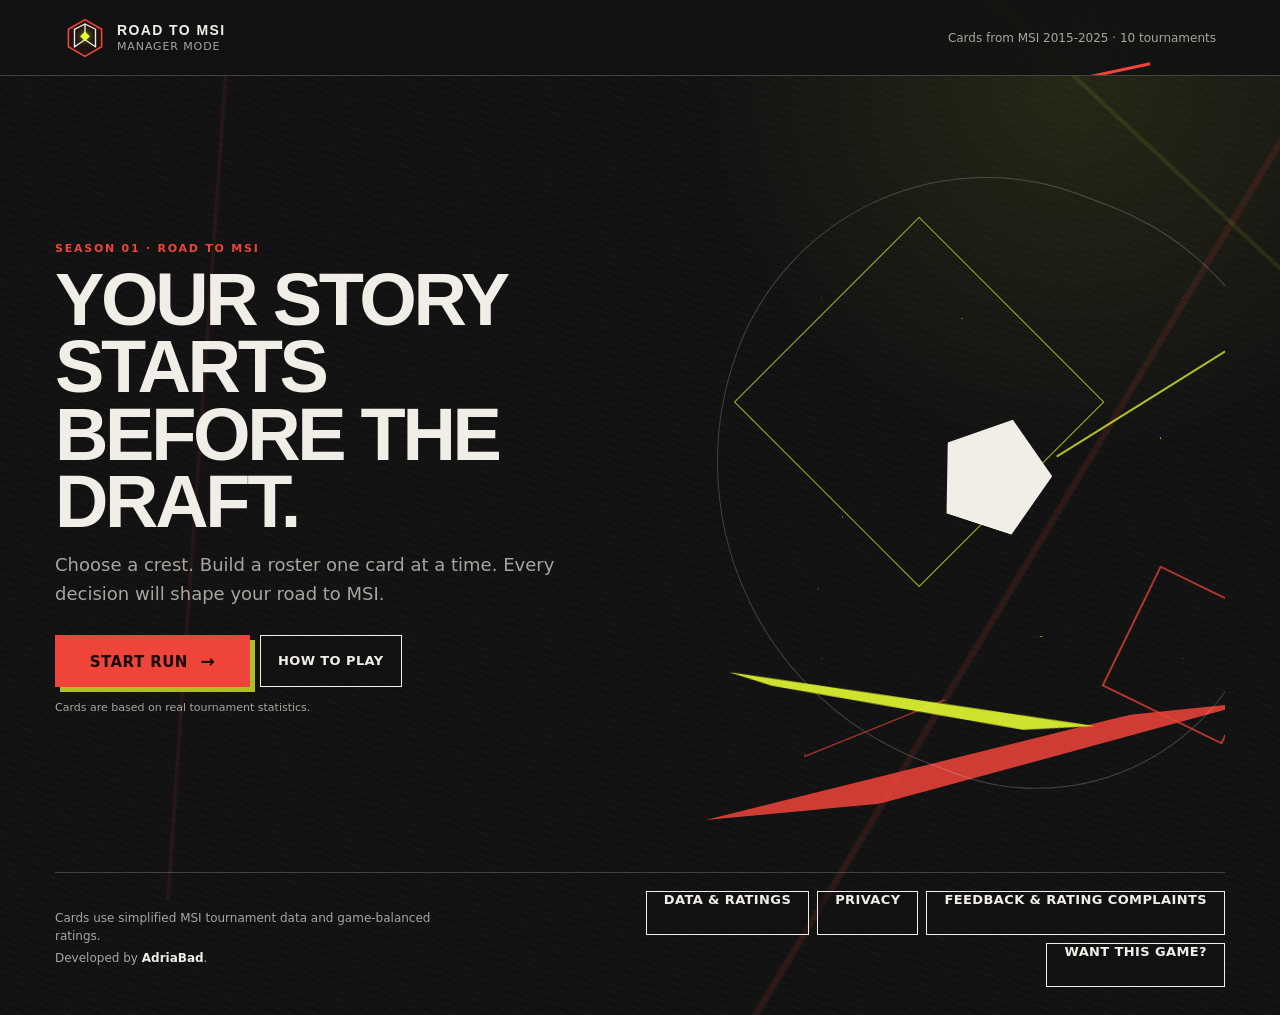
==== index.html @ 54ccc730 "Initial GitHub Pages site" ====
<!doctype html>
<html lang="es">
  <head>
    <meta charset="utf-8">
    <meta name="viewport" content="width=device-width, initial-scale=1">
    <meta name="theme-color" content="#090e1b">
    <title>Road to MSI</title>
    <link rel="stylesheet" href="styles.css?v=25">
  </head>
  <body>
    <header class="site-header">
      <a class="brand" href="#inicio" aria-label="Road to MSI, inicio">
        <span class="brand-mark" aria-hidden="true">
          <svg viewBox="0 0 48 48" role="presentation">
            <path class="brand-mark-frame" d="M24 3 43 14v20L24 45 5 34V14Z" />
            <path class="brand-mark-route" d="M12 14 24 8l12 6M12 34l12-8 12 8M24 8v18M12 14v20M36 14v20" />
            <path class="brand-mark-core" d="m24 17 5 5-5 5-5-5Z" />
          </svg>
        </span>
        <span><strong>ROAD TO MSI</strong><small>Manager mode</small></span>
      </a>
      <span id="dataset-meta" class="header-data">Loading data...</span>
    </header>

    <main id="inicio">
      <section id="screen-start" class="screen start-screen" aria-labelledby="start-title">
        <div id="start-art" class="start-art" aria-hidden="true">
          <span class="geo geo-orbit"></span><span class="geo geo-diamond"></span><span class="geo geo-core"></span>
          <span class="geo geo-square"></span><span class="geo geo-line"></span><span class="geo geo-triangle"></span>
        </div>
        <div class="start-copy">
          <p class="eyebrow">SEASON 01 · ROAD TO MSI</p>
          <h1 id="start-title">Your story starts<br>before the draft.</h1>
          <p>Choose a crest. Build a roster one card at a time. Every decision will shape your road to MSI.</p>
          <div class="start-actions"><button id="start-run" class="primary-button large-button" type="button">Start run <span>→</span></button><button id="open-tutorial" class="secondary-button tutorial-button" type="button">How to play</button></div>
          <small class="data-note">Cards are based on real tournament statistics.</small>
        </div>
      </section>

      <section id="tutorial-modal" class="tutorial-modal" role="dialog" aria-modal="true" aria-labelledby="tutorial-title" hidden>
        <div class="tutorial-backdrop" data-close-tutorial></div>
        <div class="tutorial-card">
          <button id="close-tutorial" class="tutorial-close" type="button" aria-label="Close tutorial">×</button>
          <p class="eyebrow">ROAD TO MSI · QUICK GUIDE</p>
          <h2 id="tutorial-title">How the run works.</h2>
          <div class="tutorial-steps">
            <article><span>01</span><div><strong>Choose a crest</strong><p>Your identity supplies an opening team bonus.</p></div></article>
            <article><span>02</span><div><strong>Build the roster</strong><p>Five player packs appear. Pick one card, then assign their role - off-role is possible, but risky.</p></div></article>
            <article><span>03</span><div><strong>Lock tournament picks</strong><p>Choose five champions and assign one to each player. Those picks stay locked for the full run.</p></div></article>
            <article><span>04</span><div><strong>Play out the match</strong><p>Draft power, player synergy and chemistry shape the simulation.</p></div></article>
            <article><span>05</span><div><strong>Survive the bracket</strong><p>One loss sends you to Lower Bracket. A second loss ends the run; win the final to claim MSI.</p></div></article>
          </div>
          <section class="tutorial-scoring" aria-labelledby="tutorial-scoring-title">
            <p class="eyebrow">TEAM SCORE · QUICK REFERENCE</p>
            <h3 id="tutorial-scoring-title">What makes a strong team.</h3>
            <div class="score-formula"><span>50% PLAYER</span><b>+</b><span>30% CHAMPION</span><b>+</b><span>20% SYNERGY</span></div>
            <div class="tutorial-score-grid">
              <article><strong>Player OVR</strong><p>Win rate, KDA, kill participation, damage, champion pool and match experience.</p></article>
              <article><strong>Role fit</strong><p>Off-role costs player power. A champion naturally played in that position adds <b>+2 chemistry</b>.</p></article>
              <article><strong>Team links</strong><p>Same historical team, shared regions, natural roles and crest connections all raise chemistry.</p></article>
            </div>
            <div class="region-rules">
              <strong>REGION MIX</strong>
              <span class="is-positive">Shared region · +1 chemistry per teammate</span>
              <span class="is-positive">5 different regions · +15 Global lineup</span>
              <span class="is-negative">4 from one region · -7 Limited international mix</span>
              <span class="is-negative">5 from one region · -12 No international mix</span>
            </div>
          </section>
          <button id="tutorial-start" class="primary-button" type="button">Start your run <span>→</span></button>
        </div>
      </section>

      <section id="screen-identity" class="screen" aria-labelledby="identity-title" hidden>
        <div class="screen-heading">
          <p class="eyebrow">01 / 03 · THE CREST</p>
          <h1 id="identity-title">Choose your team's<br>identity.</h1>
          <p>Every player will be available later. First, decide how you want the tournament to remember you.</p>
        </div>
        <div id="team-options" class="team-options" aria-live="polite"></div>
        <div class="screen-actions">
          <button id="back-to-start" class="secondary-button" type="button">Back</button>
          <button id="confirm-team" class="primary-button" type="button" disabled>Lock in crest <span>→</span></button>
        </div>
      </section>

      <section id="screen-draft" class="screen" aria-labelledby="draft-title" hidden>
        <div class="draft-topline">
          <div>
            <p class="eyebrow" id="draft-step">02 / 03 · RECRUITMENT</p>
            <h1 id="draft-title">Choose a card.</h1>
          </div>
          <div class="selection-tools"><div id="draft-round" class="round-badge">ROUND 1 / 5</div><button id="player-reroll" class="reroll-button" type="button">REROLL · 3</button></div>
        </div>
        <p id="draft-instruction" class="screen-lead">Five players appear. Choose one, then decide which position they will play on your team.</p>

        <div id="draft-candidates" class="draft-candidates" aria-live="polite"></div>

        <section class="assignment-panel" aria-labelledby="assignment-title">
          <div class="assignment-heading">
            <div>
              <p class="eyebrow">ASSIGNMENT</p>
              <h2 id="assignment-title">Place them in a position.</h2>
            </div>
            <p id="assignment-note">Choose a card to unlock the open positions.</p>
          </div>
          <div id="role-placement" class="role-placement"></div>
          <div id="player-bonuses" class="player-bonuses" aria-live="polite"></div>
          <div class="risk-note"><strong>Risk:</strong> you can place a player outside their natural role. They will lose 9 performance points, but they may be the piece you need.</div>
        </section>
      </section>

      <section id="screen-champion-selection" class="screen" aria-labelledby="champion-selection-title" hidden>
        <div class="draft-topline champion-selection-topline">
          <div>
            <p id="champion-selection-stage" class="eyebrow">02 / 03 · TOURNAMENT PICKS</p>
            <h1 id="champion-selection-title">Choose your<br>tournament champions.</h1>
          </div>
          <div class="selection-tools"><div id="champion-round" class="round-badge">ROUND 1 / 5</div><button id="champion-reroll" class="reroll-button" type="button">REROLL · 3</button></div>
        </div>
        <p id="champion-selection-instruction" class="screen-lead">Five champions appear. Choose one, then assign it to a player for the full tournament.</p>
        <div id="tournament-champion-options" class="draft-champion-pool tournament-champion-options" aria-live="polite"></div>
        <section class="pick-assignment tournament-pick-assignment" aria-labelledby="tournament-pick-assignment-title">
          <div class="section-inline-heading"><div><p class="eyebrow">TOURNAMENT COMPOSITION</p><h2 id="tournament-pick-assignment-title">Choose a champion first.</h2></div><p id="tournament-pick-assignment-note">Each champion remains with its player until you swap it in the roster review.</p></div>
          <div id="tournament-pick-slots" class="pick-assignment-slots"></div>
        </section>
      </section>

      <section id="screen-review" class="screen" aria-labelledby="review-title" hidden>
        <div class="review-hero">
          <div id="review-emblem" class="review-emblem" aria-hidden="true">MSI</div>
          <div>
            <p class="eyebrow">03 / 03 · ROSTER LOCKED</p>
            <h1 id="review-title">Your team is ready.</h1>
            <p id="review-subtitle">This roster will carry your crest to MSI.</p>
          </div>
          <div class="chemistry-summary"><span>CHEMISTRY</span><strong id="review-chemistry">--</strong><small id="review-chemistry-label">BUILDING</small></div>
        </div>
        <div id="review-team" class="review-team" aria-label="Roster summary"></div>
        <div class="review-footer">
          <p>Lock in your run and reveal the eight-team double-elimination bracket before your first match.</p>
          <div>
            <span id="review-swap-note" class="swap-note" hidden></span>
            <button id="review-swap" class="secondary-button" type="button" aria-pressed="false">Swap players</button>
            <button id="review-swap-champions" class="secondary-button" type="button" aria-pressed="false">Swap champions</button>
            <button id="begin-tournament" class="primary-button" type="button">Begin the road to glory <span>→</span></button>
          </div>
        </div>
      </section>

      <section id="screen-tournament" class="screen" aria-labelledby="tournament-title" hidden>
        <div class="tournament-heading">
          <div>
            <p class="eyebrow">MSI DOUBLE ELIMINATION · 8 TEAMS</p>
            <h1 id="tournament-title">The road to glory<br>has been drawn.</h1>
            <p>Your team begins in the Upper Bracket. One loss sends you to the Lower Bracket; a second ends the run.</p>
          </div>
          <div class="tournament-rules"><span>UPPER</span><strong>1st loss</strong><i>↓</i><span>LOWER</span><strong>2nd loss = eliminated</strong></div>
        </div>

        <section class="next-series" aria-labelledby="next-series-title">
          <div>
            <p class="eyebrow">YOUR NEXT SERIES</p>
            <h2 id="next-series-title">Upper Bracket · Round 1</h2>
            <p id="next-series-copy">Your first opponent is waiting.</p>
          </div>
          <div id="next-series-match" class="next-series-match"></div>
          <button id="start-first-draft" class="primary-button" type="button">Start first series <span>→</span></button>
        </section>

        <section class="bracket-section" aria-labelledby="bracket-title">
          <div class="bracket-section-heading">
            <div><p class="eyebrow">TOURNAMENT MAP</p><h2 id="bracket-title">Double-elimination bracket</h2></div>
            <span class="bracket-legend"><i></i>Your path · <b></b>Next series</span>
          </div>
          <div id="bracket-board" class="bracket-board" aria-label="Tournament bracket"></div>
        </section>
      </section>
      <section id="screen-match-draft" class="screen" aria-labelledby="match-draft-title" hidden>
        <div class="match-heading">
          <div>
            <p id="match-draft-stage" class="eyebrow">UPPER BRACKET · ROUND 1</p>
            <h1 id="match-draft-title">Draft against<br>your next rival.</h1>
            <p id="match-draft-copy">Build the five picks that will carry your roster into the series.</p>
          </div>
          <div id="match-draft-score" class="match-draft-score"></div>
        </div>

        <section class="draft-status-panel" aria-label="Draft status">
          <div><span>ROUND</span><strong id="match-draft-round">1 / 5</strong></div>
          <div><span>YOUR MOVE</span><strong id="match-draft-instruction">Choose one champion to ban.</strong></div>
          <div class="enemy-draft"><span>OPPONENT</span><div id="enemy-draft-list"></div></div>
          <div class="your-draft"><span>YOUR DRAFT</span><div id="your-draft-list"></div></div>
        </section>

        <section class="champion-select" aria-labelledby="champion-select-title">
          <div class="section-inline-heading">
            <div><p class="eyebrow">CHAMPION POOL</p><h2 id="champion-select-title">Make your call.</h2></div>
            <p id="champion-selection-note">Banned and picked champions leave the pool.</p>
          </div>
          <div id="draft-champion-pool" class="draft-champion-pool" aria-live="polite"></div>
        </section>

        <section class="pick-assignment" aria-labelledby="pick-assignment-title">
          <div class="section-inline-heading">
            <div><p class="eyebrow">PICK ASSIGNMENT</p><h2 id="pick-assignment-title">Choose a champion first.</h2></div>
            <p id="pick-assignment-note">Every pick needs an unfilled player slot.</p>
          </div>
          <div id="pick-assignment-slots" class="pick-assignment-slots"></div>
        </section>

        <section class="draft-lineups" aria-label="Team compositions during draft">
          <div class="draft-lineup your-lineup"><div><p class="eyebrow">YOUR TEAM</p><h2>Selected composition</h2></div><div id="your-draft-lineup" class="lineup-rows"></div></div>
          <div class="draft-lineup rival-lineup"><div><p class="eyebrow">OPPONENT TEAM</p><h2 id="rival-lineup-title">Opponent composition</h2></div><div id="rival-draft-lineup" class="lineup-rows"></div></div>
        </section>

        <div class="draft-actions">
          <span id="draft-power-preview">Complete the draft to calculate your match power.</span>
          <button id="lock-match-draft" class="primary-button" type="button" disabled>Lock draft and simulate <span>→</span></button>
        </div>
      </section>

      <section id="screen-simulation" class="screen" aria-labelledby="simulation-title" hidden>
        <div class="match-heading simulation-heading">
          <div>
            <p id="simulation-stage" class="eyebrow">UPPER BRACKET · ROUND 1</p>
            <h1 id="simulation-title">The series is<br>about to begin.</h1>
            <p id="simulation-copy">Your draft and roster will now decide the opening match.</p>
          </div>
          <div id="simulation-score" class="match-draft-score"></div>
        </div>

        <section class="simulation-panel" aria-live="polite">
          <div class="simulation-power"><div><span>YOUR POWER</span><strong id="simulation-player-power">--</strong></div><div><span>RIVAL POWER</span><strong id="simulation-rival-power">--</strong></div></div>
          <div class="simulation-livebar">
            <div class="match-clock"><span>GAME CLOCK</span><strong id="simulation-clock">00:00</strong></div>
            <div class="match-phase"><span>PHASE</span><strong id="simulation-phase">PREGAME</strong></div>
          </div>
          <div id="simulation-result-banner" class="simulation-result-banner" hidden></div>
          <div class="advantage-track"><span id="advantage-marker"></span></div>
          <div id="simulation-events" class="simulation-events"><p>Press simulate to play out the match.</p></div>
          <div class="simulation-actions">
            <button id="simulate-match" class="primary-button" type="button">Simulate match <span>▶</span></button>
            <button id="continue-bracket" class="primary-button" type="button" hidden>Continue to bracket <span>→</span></button>
          </div>
        </section>
      </section>

      <section id="screen-run-summary" class="screen" aria-labelledby="run-summary-title" hidden>
        <div class="run-summary-hero">
          <div id="run-summary-emblem" class="review-emblem" aria-hidden="true">MSI</div>
          <div>
            <p id="run-summary-kicker" class="eyebrow">RUN COMPLETE</p>
            <h1 id="run-summary-title">Your MSI story ends here.</h1>
            <p id="run-summary-copy">Every decision, pick and fight shaped this run.</p>
          </div>
          <div class="run-position"><span>FINAL POSITION</span><strong id="run-final-position">--</strong><small id="run-record">0-0 record</small></div>
        </div>

        <section class="run-metrics" aria-label="Run statistics">
          <div><span>CHEMISTRY</span><strong id="run-chemistry">--</strong></div>
          <div><span>WINS</span><strong id="run-wins">0</strong></div>
          <div><span>RUN STAR</span><strong id="run-mvp">--</strong></div>
          <div><span>LAST RIVAL</span><strong id="run-last-rival">--</strong></div>
        </section>

        <section class="run-roster-section" aria-labelledby="run-roster-title">
          <div class="section-inline-heading"><div><p class="eyebrow">YOUR FINAL ROSTER</p><h2 id="run-roster-title">The five who carried the crest.</h2></div></div>
          <div id="run-roster" class="run-roster"></div>
        </section>

        <section class="run-path-section" aria-labelledby="run-path-title">
          <div class="section-inline-heading"><div><p class="eyebrow">RUN HISTORY</p><h2 id="run-path-title">Your bracket path.</h2></div></div>
          <div id="run-history" class="run-history"></div>
        </section>

        <section class="run-bracket-section" aria-labelledby="run-bracket-title">
          <div class="section-inline-heading"><div><p class="eyebrow">FINAL BRACKET</p><h2 id="run-bracket-title">The completed road to glory.</h2></div></div>
          <div class="summary-bracket-scroll"><div id="summary-bracket" class="bracket-board" aria-label="Final tournament bracket"></div></div>
        </section>

        <div class="run-summary-actions">
          <button id="share-run" class="secondary-button" type="button">Share result</button>
          <button id="new-run" class="primary-button" type="button">Start a new run <span>→</span></button>
        </div>
      </section>
    </main>
    <footer class="site-footer" aria-label="Site footer">
      <div class="footer-copy">
        <span>Cards use simplified MSI tournament data and game-balanced ratings.</span>
        <span>Developed by <a href="https://www.linkedin.com/in/adriaabadjuarez/" target="_blank" rel="noopener">AdriaBad</a>.</span>
      </div>
      <nav class="footer-links" aria-label="Footer links">
        <a class="secondary-button footer-data-link" href="data.html">Data & ratings</a>
        <a class="secondary-button footer-data-link" href="privacy.html">Privacy</a>
        <a class="secondary-button footer-data-link" href="https://discord.gg/gjJNmkkz" target="_blank" rel="noopener">Feedback & rating complaints</a>
        <a class="secondary-button footer-data-link" href="https://discord.gg/gjJNmkkz" target="_blank" rel="noopener">Want this game?</a>
      </nav>
    </footer>
    <script src="app.js?v=22"></script>
  </body>
</html>
---- styles.css ----
:root {
  --canvas: #121212;
  --ink: #f1eee7;
  --muted: #a8a59f;
  --panel: #1a1a1a;
  --line: rgba(241, 238, 231, .22);
  --blue: #ef443a;
  --cyan: #eaff32;
  --gold: #f1eee7;
  --green: #eaff32;
  --red: #ef443a;
  --shadow: 0 24px 58px rgba(0, 0, 0, .42);
}

* { box-sizing: border-box; }
html { scroll-behavior: smooth; }
body {
  position: relative; min-width: 320px; margin: 0; color: var(--ink); isolation: isolate;
  background: linear-gradient(121deg, transparent 0 72%, rgba(239,68,58,.12) 72.1% 72.4%, transparent 72.5%), radial-gradient(circle at 84% 8%, rgba(234,255,50,.09), transparent 23rem), repeating-linear-gradient(18deg, rgba(255,255,255,.025) 0 1px, transparent 1px 7px), var(--canvas);
  font-family: Inter, ui-sans-serif, system-ui, -apple-system, BlinkMacSystemFont, "Segoe UI", sans-serif;
}
body::before { content: ""; position: fixed; z-index: 0; inset: 0; pointer-events: none; opacity: .55; background: linear-gradient(94deg, transparent 0 17%, rgba(239,68,58,.17) 17.1% 17.25%, transparent 17.4%), linear-gradient(43deg, transparent 0 87%, rgba(234,255,50,.16) 87.1% 87.24%, transparent 87.4%); mix-blend-mode: screen; }
button { font: inherit; }
button:not(:disabled) { cursor: pointer; }
button:focus-visible, a:focus-visible { outline: 3px solid var(--cyan); outline-offset: 3px; }
.sr-only { position: absolute; width: 1px; height: 1px; padding: 0; overflow: hidden; clip: rect(0, 0, 0, 0); white-space: nowrap; border: 0; }
.role-icon { display: inline-block; flex: 0 0 auto; width: var(--role-icon-size, 24px); aspect-ratio: 1; background: url("role-sprite.webp") no-repeat; background-size: 400% 400%; filter: drop-shadow(0 0 4px rgba(0,0,0,.36)); image-rendering: auto; vertical-align: -.28em; }
.role-icon-small { --role-icon-size: 18px; }
.role-icon-tiny { --role-icon-size: 15px; }
.role-icon-large { --role-icon-size: 30px; }
.role-icon-top { background-position: 66.666% 33.333%; }
.role-icon-jng { background-position: 66.666% 0; }
.role-icon-mid { background-position: 100% 0; }
.role-icon-bot { background-position: 33.333% 0; }
.role-icon-sup { background-position: 33.333% 33.333%; }
.role-label, .champion-role-icons { display: inline-flex; align-items: center; gap: 5px; min-width: 0; }
.role-label > span:last-child, .champion-role-icons > span:last-child { overflow: hidden; text-overflow: ellipsis; white-space: nowrap; }

.site-header { position: relative; z-index: 1; min-height: 76px; display: flex; align-items: center; justify-content: space-between; gap: 20px; padding: 14px clamp(20px, 5vw, 72px); overflow: hidden; border-bottom: 1px solid var(--line); background: rgba(18,18,18,.9); backdrop-filter: blur(14px); }
.site-header::after { content: ""; position: absolute; right: 10%; bottom: -8px; width: 170px; border-top: 3px solid var(--red); transform: rotate(-12deg); }
.brand { display: inline-flex; align-items: center; gap: 11px; color: var(--ink); text-decoration: none; }
.brand-mark { display: grid; place-items: center; width: 42px; height: 42px; color: var(--red); }
.brand-mark svg { display: block; width: 100%; height: 100%; overflow: visible; }
.brand-mark-frame, .brand-mark-route, .brand-mark-core { vector-effect: non-scaling-stroke; }
.brand-mark-frame { fill: rgba(239,68,58,.06); stroke: currentColor; stroke-width: 1.6; }
.brand-mark-route { fill: none; stroke: var(--ink); stroke-width: 1.35; stroke-linecap: square; stroke-linejoin: bevel; }
.brand-mark-core { fill: var(--cyan); stroke: var(--cyan); stroke-width: 1; filter: drop-shadow(0 0 4px rgba(234,255,50,.7)); }
.brand:hover .brand-mark { color: var(--cyan); transform: translateY(-1px) rotate(5deg); }
.brand-mark { transition: color .2s ease, transform .2s ease; }
.brand strong, .brand small { display: block; }
.brand strong { font-family: Impact, "Arial Black", sans-serif; letter-spacing: .1em; font-size: 14px; }
.brand small { margin-top: 2px; color: var(--muted); font-size: 11px; letter-spacing: .08em; text-transform: uppercase; }
.header-data { color: var(--muted); font-size: 12px; }
main { position: relative; z-index: 1; width: min(1170px, calc(100% - 40px)); min-height: calc(100vh - 76px); margin: 0 auto; padding: 48px 0 68px; }
.site-footer { position: relative; z-index: 1; display: flex; align-items: center; justify-content: space-between; gap: 16px; width: min(1170px, calc(100% - 40px)); margin: -28px auto 0; padding: 18px 0 28px; border-top: 1px solid var(--line); color: var(--muted); font-size: 12px; }
.footer-copy { display: grid; gap: 5px; min-width: 0; line-height: 1.45; }
.footer-copy a { color: var(--ink); font-weight: 850; text-decoration: none; }
.footer-copy a:hover { color: var(--cyan); }
.footer-links { display: flex; flex-wrap: wrap; justify-content: flex-end; gap: 8px; }
.footer-data-link { min-height: 34px; padding-inline: 13px; font-size: 10px; text-decoration: none; }
.screen[hidden] { display: none; }
.eyebrow { margin: 0 0 11px; color: var(--red); font-size: 11px; font-weight: 900; letter-spacing: .16em; }
h1, h2, h3, p { margin-top: 0; }
h1, h2, h3 { font-family: Impact, "Arial Black", "Arial Narrow", sans-serif; text-transform: uppercase; }
h1 { margin-bottom: 16px; font-size: clamp(40px, 6vw, 74px); line-height: .91; letter-spacing: -.045em; }
h2 { margin-bottom: 0; font-size: 22px; letter-spacing: -.015em; }

.start-screen { position: relative; display: grid; min-height: calc(100vh - 192px); align-items: center; overflow: hidden; }
.start-screen::before, .start-screen::after { content: ""; position: absolute; z-index: 0; pointer-events: none; }
.start-screen::before { right: -3%; bottom: 7%; width: min(45vw, 560px); height: 35px; background: var(--red); clip-path: polygon(0 42%, 78% 0, 100% 38%, 31% 100%); transform: rotate(-12deg); opacity: .86; }
.start-screen::after { right: 11%; bottom: 17%; width: min(31vw, 370px); height: 15px; background: var(--cyan); clip-path: polygon(0 26%, 100% 0, 81% 100%, 12% 71%); transform: rotate(9deg); opacity: .88; }
.start-copy { position: relative; z-index: 1; max-width: 670px; padding: 24px 0; }
.start-copy > p:not(.eyebrow) { max-width: 550px; margin-bottom: 26px; color: var(--muted); font-size: 18px; line-height: 1.6; }
.start-actions { display: flex; flex-wrap: wrap; gap: 10px; }
.tutorial-button { min-height: 52px; padding-inline: 16px; }
.start-art { --pointer-x: 0px; --pointer-y: 0px; --pointer-tilt: 0deg; position: absolute; right: -7%; top: 50%; width: min(48vw, 610px); aspect-ratio: 1; pointer-events: none; transform: translate3d(var(--pointer-x), calc(-50% + var(--pointer-y)), 0) rotate(var(--pointer-tilt)); transition: transform .35s cubic-bezier(.2,.8,.25,1); }
.start-art::before, .start-art::after { content: ""; position: absolute; inset: 8%; border: 1px solid rgba(239,68,58,.52); clip-path: polygon(50% 0, 100% 50%, 50% 100%, 0 50%); }
.start-art::before { transform: rotate(45deg) translate(calc(var(--pointer-x) * -.18), calc(var(--pointer-y) * -.18)); }
.start-art::after { inset: 23%; border-color: rgba(234,255,50,.74); transform: rotate(-14deg) translate(calc(var(--pointer-x) * .32), calc(var(--pointer-y) * .32)); }
.geo { position: absolute; display: block; transition: transform .35s cubic-bezier(.2,.8,.25,1); }
.geo-orbit { inset: 2%; border: 1px solid rgba(241,238,231,.22); border-radius: 48% 52% 42% 58%; transform: rotate(21deg) translate(calc(var(--pointer-x) * -.22), calc(var(--pointer-y) * -.22)); }
.geo-diamond { top: 16%; left: 15%; width: 43%; aspect-ratio: 1; border: 1px solid rgba(234,255,50,.68); transform: rotate(45deg) translate(calc(var(--pointer-x) * .42), calc(var(--pointer-y) * .42)); }
.geo-core { top: 40%; left: 40%; width: 18%; aspect-ratio: 1; background: var(--ink); clip-path: polygon(50% 0, 100% 38%, 81% 100%, 19% 100%, 0 38%); box-shadow: 0 0 50px rgba(234,255,50,.42); transform: rotate(18deg) translate(calc(var(--pointer-x) * .72), calc(var(--pointer-y) * .72)); }
.geo-square { right: 8%; bottom: 10%; width: 22%; aspect-ratio: 1; border: 2px solid rgba(239,68,58,.72); transform: rotate(26deg) translate(calc(var(--pointer-x) * -.5), calc(var(--pointer-y) * -.5)); }
.geo-line { top: 22%; right: 2%; width: 46%; border-top: 2px solid rgba(234,255,50,.72); transform: rotate(-32deg) translate(calc(var(--pointer-x) * .46), calc(var(--pointer-y) * .46)); transform-origin: right; }
.geo-triangle { left: 12%; bottom: 8%; width: 25%; aspect-ratio: 1; border: 2px solid rgba(239,68,58,.62); clip-path: polygon(50% 0, 100% 100%, 0 100%); transform: rotate(-22deg) translate(calc(var(--pointer-x) * -.36), calc(var(--pointer-y) * -.36)); }
.data-note { display: block; margin-top: 14px; color: #71809c; font-size: 11px; }

.tutorial-modal { position: fixed; z-index: 20; inset: 0; display: grid; place-items: center; padding: 24px; }
.tutorial-modal[hidden] { display: none; }
.tutorial-backdrop { position: absolute; inset: 0; background: rgba(3,7,15,.76); backdrop-filter: blur(7px); }
.tutorial-card { position: relative; width: min(680px, 100%); max-height: min(720px, calc(100vh - 48px)); overflow: auto; padding: 28px; border: 1px solid rgba(89,215,228,.42); border-radius: 14px; background: linear-gradient(135deg, #172540, #0e172a); box-shadow: 0 28px 90px rgba(0,0,0,.55); }
.tutorial-card h2 { margin-bottom: 19px; font-size: 32px; }
.tutorial-close { position: absolute; top: 13px; right: 14px; width: 35px; height: 35px; border: 1px solid var(--line); border-radius: 50%; color: var(--muted); background: transparent; font-size: 22px; line-height: 1; }
.tutorial-close:hover { color: var(--ink); border-color: var(--cyan); }
.tutorial-steps { display: grid; gap: 9px; margin-bottom: 22px; }
.tutorial-steps article { display: grid; grid-template-columns: 38px 1fr; gap: 11px; padding: 11px; border: 1px solid var(--line); border-radius: 8px; background: rgba(255,255,255,.025); }
.tutorial-steps article > span { color: var(--gold); font-size: 12px; font-weight: 900; letter-spacing: .06em; }
.tutorial-steps strong { color: #e5ebf5; font-size: 13px; }
.tutorial-steps p { margin: 4px 0 0; color: var(--muted); font-size: 12px; line-height: 1.45; }
.tutorial-scoring { margin: 4px 0 22px; padding: 17px; border: 1px solid var(--line); border-left: 4px solid var(--cyan); background: rgba(255,255,255,.025); }
.tutorial-scoring h3 { margin-bottom: 12px; font-size: 20px; }
.score-formula { display: flex; align-items: center; flex-wrap: wrap; gap: 7px; margin-bottom: 12px; }
.score-formula span { padding: 5px 7px; color: #17170a; background: var(--cyan); font-size: 9px; font-weight: 900; letter-spacing: .06em; }
.score-formula span:nth-of-type(2) { background: var(--ink); }
.score-formula span:nth-of-type(3) { background: var(--red); }
.score-formula b { color: var(--muted); }
.tutorial-score-grid { display: grid; grid-template-columns: repeat(3, minmax(0, 1fr)); gap: 7px; }
.tutorial-score-grid article { padding: 10px; border: 1px solid var(--line); background: rgba(0,0,0,.16); }
.tutorial-score-grid strong { display: block; color: var(--ink); font-size: 11px; }
.tutorial-score-grid p { margin: 4px 0 0; color: var(--muted); font-size: 10px; line-height: 1.4; }
.tutorial-score-grid b { color: var(--cyan); }
.region-rules { display: grid; gap: 5px; margin-top: 11px; padding-top: 11px; border-top: 1px solid var(--line); }
.region-rules > strong { color: var(--ink); font-size: 10px; letter-spacing: .1em; }
.region-rules span { font-size: 10px; font-weight: 750; }
.region-rules .is-positive { color: var(--cyan); }
.region-rules .is-negative { color: #ffaaa3; }

.primary-button, .secondary-button { min-height: 44px; padding: 0 17px; border-radius: 0; font-size: 13px; font-weight: 900; letter-spacing: .03em; text-transform: uppercase; }
.primary-button { border: 0; color: #170807; background: var(--red); box-shadow: 5px 5px 0 rgba(234,255,50,.72); }
.primary-button span { margin-left: 7px; font-size: 17px; }
.primary-button:hover:not(:disabled) { color: #16170a; background: var(--cyan); box-shadow: 7px 7px 0 rgba(239,68,58,.7); }
.primary-button:disabled { cursor: not-allowed; opacity: .43; }
.secondary-button { border: 1px solid var(--ink); color: var(--ink); background: rgba(18,18,18,.45); }
.secondary-button:hover { border-color: var(--cyan); color: var(--cyan); background: rgba(234,255,50,.08); }
.large-button { min-width: 195px; min-height: 52px; font-size: 15px; }

.screen-heading { max-width: 800px; margin: 18px 0 31px; }
.screen-heading > p:not(.eyebrow), .screen-lead { max-width: 610px; margin-bottom: 0; color: var(--muted); font-size: 16px; line-height: 1.6; }
.team-options { display: grid; grid-template-columns: repeat(3, minmax(0, 1fr)); gap: 14px; }
.team-option { display: grid; justify-items: start; min-height: 338px; padding: 22px; border: 1px solid var(--line); border-radius: 0; color: var(--ink); background: linear-gradient(135deg, rgba(33,33,33,.98), rgba(15,15,15,.98)); text-align: left; transition: transform .16s ease, border-color .16s ease, background .16s ease; }
.team-option:hover { transform: translateY(-3px) rotate(-.4deg); border-color: var(--red); }
.team-option.is-selected { border-color: var(--cyan); box-shadow: inset 6px 0 0 var(--red), 5px 5px 0 rgba(234,255,50,.32), var(--shadow); background: linear-gradient(135deg, #292929, #151515); }
.team-emblem { display: grid; place-items: center; width: 60px; height: 60px; margin-bottom: 19px; border: 1px solid var(--red); border-radius: 0; color: var(--red); background: rgba(239,68,58,.07); font-family: Impact, "Arial Black", sans-serif; font-size: 19px; font-weight: 700; }
.aggressive .team-emblem { border-color: var(--red); color: var(--red); background: rgba(239,68,58,.08); }
.wildcard .team-emblem { border-color: var(--cyan); color: var(--cyan); background: rgba(234,255,50,.08); }
.identity-label { color: var(--cyan); font-size: 10px; font-weight: 850; letter-spacing: .15em; text-transform: uppercase; }
.team-option strong { margin: 5px 0 3px; font-size: 24px; letter-spacing: -.03em; }
.team-source { color: var(--muted); font-size: 12px; }
.team-msi-years { margin-top: 9px; color: #c7d1e2; font-size: 11px; font-weight: 700; }
.team-motto { margin-top: 23px; color: var(--gold); font-size: 13px; font-weight: 800; }
.team-description { margin-top: 8px; color: #c0cadb; font-size: 13px; line-height: 1.48; }
.team-footer { display: flex; align-items: center; justify-content: space-between; width: 100%; margin-top: auto; padding-top: 17px; border-top: 1px solid var(--line); }
.team-footer > span { padding: 5px 8px; border-radius: 0; color: #17170b; background: var(--cyan); font-size: 10px; font-weight: 850; }
.team-footer small { color: var(--muted); font-size: 11px; }
.screen-actions { display: flex; align-items: center; justify-content: space-between; margin-top: 25px; }

.draft-topline { display: flex; align-items: end; justify-content: space-between; gap: 24px; min-height: 108px; margin: 18px 0 6px; }
.draft-topline > div:first-child { display: flex; flex-direction: column; justify-content: end; min-height: 108px; }
.draft-topline h1 { min-height: 1.82em; margin-bottom: 0; }
.round-badge { display: grid; place-items: center; min-height: 34px; padding: 0 11px; border: 1px solid var(--cyan); border-radius: 0; color: #15170c; background: var(--cyan); font-size: 11px; font-weight: 900; letter-spacing: .08em; white-space: nowrap; }
.selection-tools { display: flex; align-items: center; gap: 8px; }
.reroll-button { min-height: 34px; padding: 0 10px; border: 1px solid var(--red); border-radius: 0; color: var(--ink); background: rgba(239,68,58,.11); font-size: 10px; font-weight: 900; letter-spacing: .08em; }
.reroll-button:hover:not(:disabled) { color: #17170b; background: var(--red); box-shadow: 3px 3px 0 var(--cyan); }
.reroll-button:disabled { cursor: not-allowed; opacity: .38; }
.screen-lead { min-height: 52px; margin: 15px 0 25px; }
.draft-candidates { display: grid; grid-template-columns: repeat(5, minmax(0, 1fr)); gap: 10px; }
.player-card { position: relative; display: grid; gap: 8px; min-width: 0; min-height: 287px; padding: 15px; overflow: hidden; border: 1px solid var(--line); border-radius: 0; color: var(--ink); background: linear-gradient(125deg, rgba(37,37,37,.98), rgba(16,16,16,.98)); text-align: left; transition: transform .16s ease, border-color .16s ease; }
.player-card::after { content: ""; position: absolute; top: 0; right: 0; left: 0; height: 4px; border: 0; border-radius: 0; background: var(--red); }
.player-card:hover { transform: translateY(-3px) rotate(-.3deg); border-color: var(--cyan); }
.player-card.is-selected { border-color: var(--cyan); box-shadow: inset 5px 0 0 var(--red), 5px 5px 0 rgba(234,255,50,.18); background: linear-gradient(125deg, rgba(43,47,23,.96), rgba(21,23,12,.98)); }
.card-topline { display: flex; align-items: start; justify-content: space-between; gap: 8px; color: var(--muted); font-size: 10px; font-weight: 800; letter-spacing: .06em; }
.card-topline strong { position: relative; z-index: 1; color: var(--gold); font-size: 22px; letter-spacing: -.04em; }
.card-topline small { color: var(--muted); font-size: 8px; letter-spacing: .03em; }
.player-name { overflow: hidden; font-size: 22px; font-weight: 850; letter-spacing: -.045em; text-overflow: ellipsis; white-space: nowrap; }
.natural-role { color: var(--cyan); font-size: 10px; font-weight: 850; letter-spacing: .08em; }
.player-meta, .champion-pool, .msi-years { overflow: hidden; color: #acb9cf; font-size: 10px; line-height: 1.4; text-overflow: ellipsis; white-space: nowrap; }
.msi-years { color: #d5ddea; font-weight: 700; }
.attribute-grid { display: grid; grid-template-columns: repeat(3, 1fr); gap: 4px; padding: 8px 0; border-top: 1px solid var(--line); border-bottom: 1px solid var(--line); }
.attribute-grid span { display: grid; gap: 2px; }
.attribute-grid small { color: var(--muted); font-size: 8px; font-weight: 800; }
.attribute-grid b { color: var(--cyan); font-size: 14px; }
.card-cta { align-self: end; margin-top: auto; color: var(--green); font-size: 11px; font-weight: 850; }

.assignment-panel { margin-top: 18px; padding: 20px; border: 1px solid var(--line); border-radius: 12px; background: rgba(18, 26, 45, .84); box-shadow: var(--shadow); }
.assignment-heading { display: flex; align-items: start; justify-content: space-between; gap: 20px; }
.assignment-heading p:not(.eyebrow) { max-width: 350px; margin: 0; color: var(--muted); font-size: 12px; line-height: 1.5; text-align: right; }
.role-placement { display: grid; grid-template-columns: repeat(5, minmax(0, 1fr)); gap: 9px; margin-top: 16px; }
.placement-slot { display: grid; justify-items: start; min-height: 90px; padding: 12px; border: 1px dashed #50617c; border-radius: 8px; color: var(--ink); background: rgba(255,255,255,.018); text-align: left; transition: .15s ease; }
.placement-slot:not(:disabled):hover { border-color: var(--green); background: rgba(94, 211, 154, .08); transform: translateY(-2px); }
.placement-slot.is-offrole:not(:disabled) { border-color: rgba(241, 189, 94, .72); }
.placement-slot.is-filled { border-style: solid; opacity: .52; }
.placement-slot:disabled { cursor: not-allowed; }
.placement-slot > span { color: var(--gold); font-size: 19px; }
.placement-slot strong { margin-top: 4px; font-size: 12px; }
.placement-slot small { margin-top: 4px; color: var(--muted); font-size: 10px; }
.player-bonuses { display: flex; flex-wrap: wrap; gap: 7px; min-height: 30px; margin-top: 14px; }
.player-bonus { display: inline-flex; align-items: center; gap: 5px; padding: 6px 8px; border: 1px solid var(--line); border-radius: 999px; color: #cbd5e5; background: rgba(255,255,255,.035); font-size: 10px; font-weight: 700; }
.player-bonus b { font-size: 12px; }
.player-bonus.cyan b { color: var(--cyan); }
.player-bonus.gold b { color: var(--gold); }
.player-bonus.green b { color: var(--green); }
.player-bonus.blue b { color: var(--blue); }
.player-bonus.red b { color: var(--red); }
.bonus-placeholder { align-self: center; color: var(--muted); font-size: 11px; }
.risk-note { margin-top: 13px; color: #9eadc2; font-size: 12px; line-height: 1.5; }
.risk-note strong { color: var(--gold); }

.review-hero { display: grid; grid-template-columns: 92px minmax(0, 1fr) auto; align-items: center; gap: 21px; margin: 18px 0 28px; }
.review-emblem { display: grid; place-items: center; width: 85px; height: 85px; border: 1px solid var(--cyan); border-radius: 20px 20px 42px 20px; color: var(--cyan); background: rgba(89, 215, 228, .08); font-family: Georgia, serif; font-size: 21px; font-weight: 700; }
.review-emblem.aggressive { border-color: var(--red); color: var(--red); }
.review-emblem.wildcard { border-color: var(--gold); color: var(--gold); }
.review-hero h1 { margin-bottom: 7px; font-size: clamp(36px, 4.5vw, 60px); }
.review-hero p:not(.eyebrow) { margin-bottom: 0; color: var(--muted); font-size: 14px; }
.chemistry-summary { display: grid; justify-items: end; }
.chemistry-summary span, .chemistry-summary small { color: var(--muted); font-size: 10px; font-weight: 850; letter-spacing: .1em; }
.chemistry-summary strong { color: var(--green); font-size: 48px; line-height: .9; letter-spacing: -.06em; }
.chemistry-summary small { margin-top: 7px; color: var(--green); }
.review-team { display: grid; grid-template-columns: repeat(5, minmax(0, 1fr)); gap: 10px; }
.review-player { width: 100%; min-height: 228px; display: grid; align-content: start; padding: 15px; border: 1px solid rgba(94,211,154,.46); border-radius: 10px; color: var(--ink); background: linear-gradient(135deg, rgba(24, 62, 61, .72), rgba(15, 29, 47, .96)); text-align: left; }
.review-player.is-offrole { border-color: rgba(241,189,94,.72); background: linear-gradient(135deg, rgba(75, 56, 26, .64), rgba(28, 31, 45, .95)); }
.review-player:disabled { cursor: default; }
.review-team.is-swapping .review-player:not(:disabled) { cursor: pointer; }
.review-team.is-swapping .review-player:not(:disabled):hover { transform: translateY(-3px); border-color: var(--cyan); }
.review-player.is-swap-source { border-color: var(--cyan); box-shadow: 0 0 0 2px rgba(89,215,228,.22); }
.review-card-header { display: flex; align-items: center; justify-content: space-between; color: var(--cyan); font-size: 10px; font-weight: 850; letter-spacing: .08em; }
.review-card-header strong { color: var(--gold); font-size: 21px; letter-spacing: -.04em; }
.review-card-header small { color: var(--muted); font-size: 8px; }
.review-player-name { overflow: hidden; margin: 14px 0 4px; font-size: 21px; font-weight: 700; text-overflow: ellipsis; white-space: nowrap; }
.review-player-meta { overflow: hidden; margin-bottom: 14px; color: var(--muted); font-size: 10px; text-overflow: ellipsis; white-space: nowrap; }
.review-champion { overflow: hidden; margin: -7px 0 12px; color: var(--cyan); font-size: 10px; font-weight: 900; letter-spacing: .06em; text-overflow: ellipsis; white-space: nowrap; }
.review-stats { display: grid; grid-template-columns: repeat(3, 1fr); padding: 8px 0; border-top: 1px solid var(--line); border-bottom: 1px solid var(--line); color: var(--muted); font-size: 8px; }
.review-stats b { display: block; margin-top: 2px; color: var(--cyan); font-size: 14px; }
.trait-list { display: flex; flex-wrap: wrap; gap: 5px; margin-top: 11px; }
.trait-list span { padding: 4px 6px; border-radius: 999px; color: #c6d1e3; background: rgba(255,255,255,.08); font-size: 9px; font-weight: 700; }
.is-offrole .trait-list span:first-child { color: var(--gold); background: rgba(241,189,94,.14); }
.review-footer { display: flex; align-items: center; justify-content: space-between; gap: 18px; margin-top: 24px; padding: 20px; border: 1px solid var(--line); border-radius: 10px; background: rgba(18, 26, 45, .84); }
.review-footer p { max-width: 520px; margin: 0; color: var(--muted); font-size: 13px; }
.review-footer > div { display: flex; gap: 8px; }
.swap-note { align-self: center; max-width: 190px; color: var(--cyan); font-size: 11px; line-height: 1.35; }

.tournament-heading { display: flex; align-items: end; justify-content: space-between; gap: 34px; margin: 18px 0 28px; }
.tournament-heading > div:first-child { max-width: 720px; }
.tournament-heading p:not(.eyebrow) { max-width: 650px; margin: 0; color: var(--muted); font-size: 15px; line-height: 1.55; }
.tournament-rules { display: grid; grid-template-columns: auto auto; gap: 4px 14px; min-width: 185px; padding: 14px; border: 1px solid var(--line); border-radius: 9px; background: rgba(18, 26, 45, .82); }
.tournament-rules span { color: var(--cyan); font-size: 10px; font-weight: 850; letter-spacing: .1em; }
.tournament-rules strong { color: #c8d2e3; font-size: 11px; text-align: right; }
.tournament-rules i { grid-column: 1 / -1; justify-self: center; color: var(--gold); font-size: 18px; font-style: normal; line-height: 1; }
.next-series { display: grid; grid-template-columns: minmax(230px, 1fr) minmax(260px, .8fr) auto; align-items: center; gap: 24px; margin-bottom: 22px; padding: 21px; border: 1px solid rgba(89,215,228,.52); border-radius: 12px; background: linear-gradient(120deg, rgba(19, 53, 68, .74), rgba(18, 26, 45, .88)); box-shadow: var(--shadow); }
.next-series h2 { font-size: 21px; }
.next-series p:not(.eyebrow) { margin: 8px 0 0; color: var(--muted); font-size: 12px; line-height: 1.5; }
.next-series-match { display: grid; gap: 5px; }
.next-series-match .bracket-team { padding: 9px 10px; border-radius: 6px; }
.bracket-section { padding: 21px; border: 1px solid var(--line); border-radius: 12px; background: rgba(18, 26, 45, .84); box-shadow: var(--shadow); }
.bracket-section-heading { display: flex; align-items: center; justify-content: space-between; gap: 20px; margin-bottom: 19px; }
.bracket-section-heading h2 { font-size: 21px; }
.bracket-legend { color: var(--muted); font-size: 11px; }
.bracket-legend i, .bracket-legend b { display: inline-block; width: 9px; height: 9px; margin: 0 5px 0 9px; border-radius: 2px; background: var(--cyan); vertical-align: -1px; }
.bracket-legend b { margin-left: 0; background: var(--gold); }
.bracket-board { display: grid; gap: 16px; min-width: 880px; padding: 15px; overflow: auto; border: 1px solid rgba(161,180,216,.12); border-radius: 9px; background: rgba(6, 11, 22, .48); }
.bracket-lane { padding: 13px; border-radius: 8px; }
.upper-lane { border: 1px solid rgba(89,215,228,.21); background: rgba(25, 55, 69, .18); }
.lower-lane { border: 1px solid rgba(241,189,94,.19); background: rgba(69, 48, 23, .15); }
.lane-heading { display: flex; align-items: baseline; gap: 9px; margin-bottom: 12px; }
.lane-heading span, .grand-final > span { color: var(--cyan); font-size: 11px; font-weight: 850; letter-spacing: .11em; }
.lower-lane .lane-heading span { color: var(--gold); }
.lane-heading small { color: var(--muted); font-size: 10px; }
.bracket-rounds { display: grid; grid-template-columns: repeat(3, minmax(0, 1fr)); gap: 15px; }
.bracket-round { display: grid; align-content: space-around; gap: 12px; min-height: 264px; }
.lower-lane .bracket-round { min-height: 150px; }
.bracket-round h3 { margin: 0 0 2px; color: var(--muted); font-size: 9px; letter-spacing: .1em; }
.bracket-match { position: relative; display: grid; gap: 2px; padding: 4px; border: 1px solid var(--line); border-radius: 6px; background: rgba(11, 18, 32, .85); }
.bracket-match.is-next { border-color: var(--gold); box-shadow: 0 0 0 1px rgba(241,189,94,.18); }
.bracket-match.is-path::after { content: ""; position: absolute; top: 50%; right: -15px; width: 14px; border-top: 1px solid rgba(89,215,228,.5); }
.bracket-team, .is-placeholder > div { display: flex; align-items: center; justify-content: space-between; gap: 9px; min-width: 0; padding: 6px 7px; border-radius: 4px; color: #cbd5e5; font-size: 11px; }
.bracket-team span, .is-placeholder span { overflow: hidden; text-overflow: ellipsis; white-space: nowrap; }
.bracket-team small { flex: 0 0 auto; color: var(--muted); font-size: 9px; }
.bracket-team.is-player { color: #07141c; background: var(--cyan); font-weight: 850; }
.bracket-team.is-player small { color: #153e48; }
.is-placeholder { border-style: dashed; background: rgba(255,255,255,.018); }
.is-placeholder > div { color: #78869e; }
.is-placeholder small { color: #56647b; }
.grand-final { display: grid; grid-template-columns: 140px minmax(250px, 1fr) 150px; align-items: center; gap: 18px; padding: 16px; border: 1px solid rgba(241,189,94,.46); border-radius: 9px; background: linear-gradient(90deg, rgba(87,61,22,.3), rgba(18,26,45,.65)); }
.grand-final > span, .grand-final > strong { color: var(--gold); font-size: 11px; letter-spacing: .09em; }
.grand-final > strong { text-align: right; }
.tournament-outcome { display: grid; place-items: center; min-height: 66px; border-radius: 8px; font-size: 18px; font-weight: 900; letter-spacing: .08em; }
.tournament-outcome.is-champion { color: #171005; background: var(--gold); }
.tournament-outcome.is-eliminated { color: #ffd7dc; background: rgba(233,110,122,.24); }

.match-heading { display: flex; align-items: end; justify-content: space-between; gap: 28px; margin: 18px 0 25px; }
.match-heading > div:first-child { max-width: 700px; }
.match-heading p:not(.eyebrow) { margin: 0; color: var(--muted); font-size: 15px; line-height: 1.55; }
.match-draft-score { display: flex; align-items: center; gap: 10px; padding: 13px; border: 1px solid var(--line); border-radius: 9px; color: #cbd5e5; background: rgba(18,26,45,.82); font-size: 12px; font-weight: 750; text-align: center; }
.match-draft-score span { max-width: 110px; overflow: hidden; text-overflow: ellipsis; white-space: nowrap; }
.match-draft-score b { color: var(--gold); font-size: 10px; }
.draft-status-panel { display: grid; grid-template-columns: 110px minmax(180px, .8fr) minmax(210px, 1fr) minmax(210px, 1fr); gap: 12px; margin-bottom: 18px; padding: 15px; border: 1px solid var(--line); border-radius: 11px; background: rgba(18,26,45,.84); box-shadow: var(--shadow); }
.draft-status-panel > div { display: grid; align-content: start; gap: 5px; min-width: 0; }
.draft-status-panel > div > span, .enemy-draft > span, .your-draft > span { color: var(--muted); font-size: 9px; font-weight: 850; letter-spacing: .1em; }
.draft-status-panel > div > strong { color: var(--cyan); font-size: 13px; line-height: 1.3; }
.draft-status-panel > div:nth-child(2) > strong { color: var(--ink); font-size: 18px; line-height: 1.15; letter-spacing: -.025em; }
.enemy-draft, .your-draft { padding-left: 12px; border-left: 1px solid var(--line); }
.enemy-draft > div, .your-draft > div { display: flex; flex-wrap: wrap; gap: 4px; }
.enemy-draft small, .your-draft small { color: #65738c; font-size: 10px; }
.draft-summary-ban, .draft-summary-pick { padding: 3px 5px; border-radius: 4px; font-size: 9px; font-weight: 750; }
.draft-summary-ban { color: #ffb9c0; background: rgba(233,110,122,.13); }
.draft-summary-pick { color: #a9f0d0; background: rgba(94,211,154,.12); }
.champion-select, .pick-assignment, .simulation-panel { padding: 20px; border: 1px solid var(--line); border-radius: 12px; background: rgba(18,26,45,.84); box-shadow: var(--shadow); }
.section-inline-heading { display: flex; align-items: end; justify-content: space-between; gap: 20px; }
.section-inline-heading h2 { font-size: 21px; }
.section-inline-heading p:not(.eyebrow) { max-width: 390px; margin: 0; color: var(--muted); font-size: 12px; line-height: 1.45; text-align: right; }
.draft-champion-pool { display: grid; grid-template-columns: repeat(5, minmax(0, 1fr)); gap: 8px; margin-top: 16px; }
.champion-card { min-height: 110px; display: grid; align-content: start; gap: 6px; padding: 11px; overflow: hidden; border: 1px solid var(--line); border-radius: 7px; color: var(--ink); background: linear-gradient(145deg, rgba(36,51,82,.82), rgba(15,24,43,.95)); text-align: left; transition: transform .15s ease, border-color .15s ease, opacity .15s ease; }
.champion-card:not(:disabled):hover { transform: translateY(-3px); border-color: var(--cyan); }
.champion-card.is-ban-action:not(:disabled):hover { border-color: var(--red); background: linear-gradient(145deg, rgba(109,40,53,.9), rgba(53,19,31,.96)); box-shadow: 0 0 0 1px rgba(233,110,122,.25); }
.champion-card.is-ban-action:not(:disabled):hover em { color: #ffc0c7; }
.champion-card.is-pick-action:not(:disabled):hover { border-color: var(--green); background: linear-gradient(145deg, rgba(27,83,72,.9), rgba(14,43,44,.96)); box-shadow: 0 0 0 1px rgba(94,211,154,.25); }
.champion-card.is-pick-action:not(:disabled):hover em { color: #bcf7da; }
.champion-card > span { color: var(--cyan); font-size: 8px; font-weight: 850; letter-spacing: .08em; }
.champion-card strong { overflow: hidden; font-size: 17px; letter-spacing: -.035em; text-overflow: ellipsis; white-space: nowrap; }
.champion-ovr { color: var(--gold); font-size: 27px; line-height: .9; letter-spacing: -.06em; }
.champion-ovr small { color: var(--muted); font-size: 8px; letter-spacing: .04em; }
.champion-card em { margin-top: auto; color: var(--green); font-size: 9px; font-style: normal; font-weight: 800; }
.champion-card.is-selected { border-color: var(--gold); box-shadow: inset 0 0 0 1px rgba(241,189,94,.27); }
.champion-card.is-rival-used { opacity: .5; border-color: rgba(233,110,122,.55); background: rgba(70,28,40,.45); }
.champion-card.is-rival-used em { color: #f2a0a9; }
.champion-card.is-player-used { opacity: .58; border-color: rgba(94,211,154,.48); background: rgba(20,57,55,.48); }
.pick-assignment { margin-top: 17px; }
.pick-assignment-slots { display: grid; grid-template-columns: repeat(5, minmax(0, 1fr)); gap: 8px; margin-top: 16px; }
.pick-assignment-slot { min-height: 92px; display: grid; align-content: start; gap: 4px; padding: 11px; border: 1px dashed #50617c; border-radius: 7px; color: var(--ink); background: rgba(255,255,255,.018); text-align: left; transition: .15s ease; }
.pick-assignment-slot:not(:disabled):hover { border-color: var(--green); background: rgba(94,211,154,.08); transform: translateY(-2px); }
.pick-assignment-slot.is-filled { border-style: solid; border-color: rgba(94,211,154,.55); background: rgba(94,211,154,.08); }
.pick-assignment-slot:disabled { cursor: not-allowed; }
.pick-assignment-slot > span { color: var(--muted); font-size: 9px; font-weight: 850; letter-spacing: .08em; }
.pick-assignment-slot strong { overflow: hidden; font-size: 13px; text-overflow: ellipsis; white-space: nowrap; }
.pick-assignment-slot small { color: var(--cyan); font-size: 10px; }
.draft-lineups { display: grid; gap: 11px; margin-top: 17px; }
.draft-lineup { padding: 16px; border: 1px solid rgba(89,215,228,.28); border-radius: 10px; background: rgba(18,41,54,.42); }
.draft-lineup.rival-lineup { border-color: rgba(233,110,122,.27); background: rgba(59,25,37,.34); }
.draft-lineup > div:first-child { display: flex; align-items: end; justify-content: space-between; gap: 16px; margin-bottom: 11px; }
.draft-lineup h2 { font-size: 17px; }
.rival-lineup .eyebrow { color: #f19aa5; }
.lineup-rows { display: grid; grid-template-columns: repeat(5, minmax(0, 1fr)); gap: 7px; }
.lineup-row { display: grid; gap: 3px; min-width: 0; padding: 9px; border: 1px solid rgba(89,215,228,.18); border-radius: 6px; background: rgba(8,13,24,.34); }
.lineup-row.is-rival { border-color: rgba(233,110,122,.18); }
.lineup-row > span { color: var(--muted); font-size: 9px; font-weight: 850; letter-spacing: .08em; }
.lineup-row strong, .lineup-row em { overflow: hidden; text-overflow: ellipsis; white-space: nowrap; }
.lineup-row strong { color: #e3e9f3; font-size: 12px; }
.lineup-row em { color: var(--cyan); font-size: 10px; font-style: normal; }
.lineup-row.is-rival em { color: #f5a4ae; }
.draft-actions, .simulation-actions { display: flex; align-items: center; justify-content: space-between; gap: 18px; margin-top: 17px; padding: 14px 0 0; }
.draft-actions > span { color: var(--muted); font-size: 12px; }
.simulation-panel { max-width: 980px; margin: 0 auto; }
.simulation-power { display: grid; grid-template-columns: 1fr 1fr; gap: 14px; }
.simulation-power > div { padding: 15px; border: 1px solid var(--line); border-radius: 8px; background: rgba(8,13,24,.48); }
.simulation-power > div:last-child { text-align: right; }
.simulation-power span { display: block; color: var(--muted); font-size: 10px; font-weight: 850; letter-spacing: .1em; }
.simulation-power strong { display: block; margin-top: 5px; color: var(--cyan); font-size: 38px; line-height: 1; letter-spacing: -.06em; }
.simulation-power > div:last-child strong { color: var(--red); }
.simulation-livebar { display: grid; grid-template-columns: 150px minmax(0, 1fr); gap: 10px; margin: 14px 0 0; }
.simulation-livebar > div { min-height: 78px; padding: 13px 15px; border: 1px solid var(--line); background: rgba(8,13,24,.48); }
.simulation-livebar span { display: block; color: var(--muted); font-size: 9px; font-weight: 900; letter-spacing: .12em; }
.simulation-livebar strong { display: block; margin-top: 5px; overflow: hidden; color: var(--ink); font-family: Impact, "Arial Black", sans-serif; font-size: 34px; line-height: .95; letter-spacing: 0; text-overflow: ellipsis; white-space: nowrap; }
.match-phase strong { color: var(--cyan); }
.simulation-result-banner { position: relative; display: grid; gap: 1px; margin-top: 14px; padding: 20px; overflow: hidden; border: 2px solid var(--cyan); background: linear-gradient(100deg, rgba(234,255,50,.28), rgba(18,18,18,.95) 45%, rgba(239,68,58,.18)); box-shadow: 7px 7px 0 rgba(239,68,58,.62); }
.simulation-result-banner[hidden] { display: none; }
.simulation-result-banner::after { content: ""; position: absolute; inset: auto -10% 12px 42%; height: 6px; background: var(--red); transform: rotate(-5deg); }
.simulation-result-banner span { color: var(--red); font-size: 11px; font-weight: 950; letter-spacing: .18em; }
.simulation-result-banner strong { color: var(--ink); font-family: Impact, "Arial Black", sans-serif; font-size: clamp(48px, 8vw, 96px); line-height: .86; letter-spacing: 0; text-transform: uppercase; }
.simulation-result-banner small { color: var(--muted); font-size: 11px; font-weight: 850; letter-spacing: .08em; text-transform: uppercase; }
.simulation-result-banner.is-defeat { border-color: var(--red); background: linear-gradient(100deg, rgba(239,68,58,.34), rgba(18,18,18,.96) 50%, rgba(241,238,231,.08)); box-shadow: 7px 7px 0 rgba(234,255,50,.45); }
.simulation-result-banner.is-defeat span { color: var(--cyan); }
.advantage-track { position: relative; height: 11px; margin: 20px 0; border-radius: 999px; background: linear-gradient(90deg, rgba(233,110,122,.85), #59677d 50%, rgba(94,211,154,.9)); }
.advantage-track::after { content: ""; position: absolute; left: 50%; top: -4px; height: 19px; border-left: 1px solid rgba(255,255,255,.65); }
.advantage-track span { position: absolute; top: 50%; left: 50%; width: 18px; height: 18px; border: 3px solid var(--canvas); border-radius: 50%; background: var(--gold); box-shadow: 0 1px 10px rgba(0,0,0,.4); transform: translate(-50%, -50%); transition: left .65s cubic-bezier(.2,.8,.25,1); }
.simulation-events { display: grid; align-content: start; gap: 8px; min-height: 120px; }
.simulation-events > p { margin: 0; padding: 31px; color: var(--muted); text-align: center; font-size: 13px; }
.simulation-event { position: relative; display: grid; grid-template-columns: 70px minmax(0, 1fr) 110px; align-items: center; gap: 12px; min-height: 76px; padding: 11px 12px; overflow: hidden; border-left: 4px solid var(--green); border-radius: 4px; background: rgba(94,211,154,.06); }
.simulation-event.is-new::after { content: ""; position: absolute; inset: 0; pointer-events: none; border: 1px solid var(--cyan); opacity: 0; }
.simulation-event.is-rival { border-color: var(--red); background: rgba(233,110,122,.07); }
.simulation-event.is-rival.is-new::after { border-color: var(--red); }
.simulation-event.is-final { border-color: var(--gold); background: rgba(241,189,94,.09); }
.simulation-event-minute, .simulation-event b { color: var(--muted); font-size: 11px; font-weight: 850; }
.simulation-event-minute { font-family: Impact, "Arial Black", sans-serif; color: var(--ink); font-size: 22px; letter-spacing: 0; }
.simulation-event-copy { min-width: 0; text-align: left; }
.simulation-event-copy strong { display: block; overflow-wrap: anywhere; color: var(--cyan); font-size: 14px; font-weight: 950; letter-spacing: .07em; text-transform: uppercase; }
.simulation-event-copy p { margin: 4px 0 0; color: #d4dcea; font-size: 12px; line-height: 1.35; }
.simulation-event-side { display: grid; justify-items: end; gap: 6px; min-width: 0; }
.simulation-event-roles { display: flex; justify-content: flex-end; gap: 4px; max-width: 100%; }
.simulation-event-roles .role-icon { --role-icon-size: 20px; }
.simulation-event b { color: var(--green); text-align: right; }
.simulation-event.is-rival b { color: var(--red); }
.simulation-event.is-final b { color: var(--gold); }
.simulation-actions { justify-content: end; }

.run-summary-hero { display: grid; grid-template-columns: 92px minmax(0, 1fr) auto; align-items: center; gap: 21px; margin: 18px 0 24px; }
.run-summary-hero h1 { margin-bottom: 7px; font-size: clamp(37px, 4.7vw, 64px); }
.run-summary-hero p:not(.eyebrow) { margin: 0; color: var(--muted); font-size: 14px; }
.run-position { display: grid; justify-items: end; }
.run-position span, .run-position small { color: var(--muted); font-size: 10px; font-weight: 850; letter-spacing: .1em; }
.run-position strong { color: var(--gold); font-size: 44px; line-height: .9; letter-spacing: -.06em; }
.run-position small { margin-top: 7px; color: #cbd5e5; }
.run-metrics { display: grid; grid-template-columns: repeat(4, minmax(0, 1fr)); gap: 10px; }
.run-metrics > div { min-height: 86px; padding: 14px; border: 1px solid var(--line); border-radius: 9px; background: rgba(18,26,45,.84); box-shadow: var(--shadow); }
.run-metrics span { display: block; color: var(--muted); font-size: 9px; font-weight: 850; letter-spacing: .1em; }
.run-metrics strong { display: block; overflow: hidden; margin-top: 8px; color: var(--cyan); font-size: 23px; letter-spacing: -.04em; text-overflow: ellipsis; white-space: nowrap; }
.run-roster-section, .run-path-section, .run-bracket-section { margin-top: 18px; padding: 20px; border: 1px solid var(--line); border-radius: 12px; background: rgba(18,26,45,.84); box-shadow: var(--shadow); }
.run-roster { display: grid; grid-template-columns: repeat(5, minmax(0, 1fr)); gap: 9px; margin-top: 16px; }
.run-roster-card { display: grid; gap: 4px; min-height: 125px; padding: 12px; border: 1px solid rgba(94,211,154,.44); border-radius: 8px; background: rgba(23,63,61,.48); }
.run-roster-card.is-offrole { border-color: rgba(241,189,94,.62); background: rgba(70,50,23,.45); }
.run-roster-card > span { color: var(--muted); font-size: 9px; font-weight: 850; letter-spacing: .08em; }
.run-roster-card strong { overflow: hidden; font-size: 16px; text-overflow: ellipsis; white-space: nowrap; }
.run-roster-card em { color: var(--gold); font-size: 11px; font-style: normal; font-weight: 850; }
.run-roster-card p { overflow: hidden; margin: auto 0 0; color: var(--cyan); font-size: 11px; text-overflow: ellipsis; white-space: nowrap; }
.run-roster-card small { color: var(--muted); font-size: 9px; }
.run-history { display: grid; gap: 7px; margin-top: 16px; }
.run-history-row { display: grid; grid-template-columns: 28px minmax(150px, .55fr) minmax(0, 1fr) 28px; align-items: center; gap: 10px; padding: 10px; border-left: 3px solid var(--green); border-radius: 5px; background: rgba(94,211,154,.06); }
.run-history-row.is-loss { border-color: var(--red); background: rgba(233,110,122,.07); }
.run-history-row > span, .run-history-row b { color: var(--muted); font-size: 11px; font-weight: 850; }
.run-history-row strong { color: #d6deec; font-size: 12px; }
.run-history-row p { overflow: hidden; margin: 0; color: var(--muted); font-size: 11px; text-overflow: ellipsis; white-space: nowrap; }
.run-history-row b { color: var(--green); text-align: right; }
.run-history-row.is-loss b { color: var(--red); }
.summary-bracket-scroll { margin-top: 16px; overflow-x: auto; }
.summary-bracket-scroll .bracket-board { margin: 0; }
.run-summary-actions { display: flex; justify-content: end; gap: 9px; margin-top: 20px; }

.data-page { display: grid; gap: 20px; }
.data-hero { display: grid; grid-template-columns: minmax(0, 1fr) auto; align-items: end; gap: 24px; padding-top: 10px; }
.data-hero h1 { margin-bottom: 14px; }
.data-hero p:not(.eyebrow) { max-width: 690px; margin: 0; color: var(--muted); font-size: 15px; line-height: 1.58; }
.data-back-link { position: relative; min-height: 52px; padding-inline: 20px; overflow: visible; border: 2px solid var(--ink); color: #170807; background: var(--red); box-shadow: 7px 7px 0 var(--cyan); text-decoration: none; transform: skewX(-7deg); }
.data-back-link::after { content: ""; position: absolute; left: -10px; bottom: -9px; width: 52px; border-top: 4px solid var(--ink); transform: rotate(-14deg); }
.data-back-link:hover { color: #16170a; border-color: var(--cyan); background: var(--cyan); box-shadow: 8px 8px 0 var(--red); }
.data-back-link:focus-visible { outline-offset: 7px; }
.data-controls { display: grid; grid-template-columns: minmax(240px, 1fr) 170px auto; align-items: end; gap: 10px; }
.data-search, .data-select { display: grid; gap: 6px; }
.data-search label, .data-select label { color: var(--muted); font-size: 10px; font-weight: 900; letter-spacing: .12em; text-transform: uppercase; }
.data-search input, .data-select select { width: 100%; min-height: 42px; border: 1px solid var(--line); border-radius: 0; color: var(--ink); background: #181818; font: inherit; font-size: 13px; }
.data-search input { padding: 0 12px; }
.data-select select { padding: 0 10px; }
.data-search input:focus, .data-select select:focus { outline: 3px solid var(--cyan); outline-offset: 2px; }
.data-view-toggle { display: grid; grid-template-columns: repeat(3, 1fr); min-height: 42px; border: 1px solid var(--line); background: #181818; }
.data-view-toggle button { min-width: 100px; border: 0; border-left: 1px solid var(--line); color: var(--muted); background: transparent; font-size: 10px; font-weight: 900; letter-spacing: .09em; text-transform: uppercase; }
.data-view-toggle button:first-child { border-left: 0; }
.data-view-toggle button.is-active { color: #17170b; background: var(--cyan); }
.data-summary { display: grid; grid-template-columns: repeat(5, minmax(0, 1fr)); gap: 10px; }
.data-summary > div { min-height: 82px; padding: 13px; border: 1px solid var(--line); background: linear-gradient(135deg, rgba(35,35,35,.96), rgba(16,16,16,.98)); }
.data-summary span { display: block; color: var(--muted); font-size: 9px; font-weight: 900; letter-spacing: .1em; text-transform: uppercase; }
.data-summary strong { display: block; margin-top: 8px; color: var(--cyan); font-size: 28px; line-height: 1; letter-spacing: -.045em; }
.rating-method, .data-table-shell, .privacy-panel { position: relative; overflow: hidden; padding: 20px; border: 1px solid var(--line); background: linear-gradient(135deg, rgba(35,35,35,.96), rgba(16,16,16,.98)); }
.rating-method::before, .data-table-shell::before, .privacy-panel::before { content: ""; position: absolute; top: 0; left: 0; width: 100%; height: 3px; background: linear-gradient(90deg, var(--red) 0 34%, var(--cyan) 34% 52%, transparent 52%); }
.rating-method { display: grid; grid-template-columns: 250px minmax(0, 1fr); gap: 18px; align-items: start; }
.rating-method h2 { font-size: 22px; }
.rating-formulas { display: grid; gap: 7px; }
.rating-formulas span { padding: 10px 11px; border-left: 3px solid var(--cyan); color: var(--muted); background: rgba(255,255,255,.025); font-size: 12px; line-height: 1.45; }
.rating-formulas b { color: var(--ink); }
.privacy-panel { display: grid; gap: 16px; max-width: 820px; }
.privacy-panel h2 { margin-bottom: 2px; font-size: 22px; }
.privacy-panel p, .privacy-panel li { color: var(--muted); font-size: 13px; line-height: 1.6; }
.privacy-panel p { margin-bottom: 0; }
.privacy-panel ul { display: grid; gap: 8px; margin: 0; padding-left: 18px; }
.privacy-panel a { color: var(--ink); font-weight: 850; }
.privacy-panel a:hover { color: var(--cyan); }
.data-table-heading { display: flex; align-items: end; justify-content: space-between; gap: 18px; margin-bottom: 15px; }
.data-table-heading h2 { font-size: 24px; }
.data-table-heading > span { color: var(--muted); font-size: 11px; font-weight: 900; letter-spacing: .08em; text-transform: uppercase; }
.data-table-wrap { overflow: auto; border: 1px solid rgba(241,238,231,.16); background: #101010; }
.data-table { width: 100%; min-width: 920px; border-collapse: collapse; }
.data-table th, .data-table td { padding: 10px 11px; border-bottom: 1px solid rgba(241,238,231,.12); color: var(--muted); font-size: 11px; text-align: left; white-space: nowrap; }
.data-table th { position: sticky; top: 0; z-index: 1; color: var(--ink); background: #1d1d1d; font-size: 9px; font-weight: 900; letter-spacing: .1em; text-transform: uppercase; }
.data-table td:nth-child(2), .data-table td:nth-child(11), .data-table td:nth-child(9) { white-space: normal; }
.data-table strong { color: var(--cyan); font-size: 18px; letter-spacing: -.04em; }
.data-load-more-wrap { display: flex; justify-content: center; padding-top: 16px; }
.data-load-more { min-height: 42px; padding: 0 18px; border: 1px solid var(--cyan); color: var(--cyan); background: rgba(234,255,50,.06); font-size: 11px; font-weight: 900; letter-spacing: .09em; text-transform: uppercase; box-shadow: 4px 4px 0 rgba(239,68,58,.5); }
.data-load-more:hover { color: #17170b; background: var(--cyan); box-shadow: 5px 5px 0 var(--red); }
.data-error { margin: 0; padding: 22px; color: var(--red); }

/* MSI poster system: align every game surface with the red, lime and off-white visual language. */
.data-note, .team-msi-years, .team-description, .player-meta, .champion-pool, .msi-years, .risk-note, .review-player-meta, .tournament-rules strong, .bracket-team, .match-draft-score, .run-position small { color: var(--muted); }
.tutorial-card, .tutorial-steps article { border-radius: 0; border-color: rgba(239,68,58,.55); background: linear-gradient(135deg, #202020, #101010); }
.tutorial-card { box-shadow: 9px 9px 0 rgba(234,255,50,.55), 0 28px 90px rgba(0,0,0,.55); }
.tutorial-steps article > span { color: var(--cyan); }
.tutorial-steps strong { color: var(--ink); }
.tutorial-close { border-radius: 0; border-color: var(--line); }

.assignment-panel, .pick-assignment, .champion-select, .draft-status-panel, .draft-lineup, .simulation-panel, .bracket-section, .next-series, .review-footer, .run-roster-section, .run-path-section, .run-bracket-section { position: relative; overflow: hidden; border-radius: 0; border-color: var(--line); background: linear-gradient(135deg, rgba(35,35,35,.96), rgba(16,16,16,.98)); }
.assignment-panel::before, .pick-assignment::before, .champion-select::before, .simulation-panel::before, .review-footer::before, .run-roster-section::before, .run-path-section::before, .run-bracket-section::before { content: ""; position: absolute; top: 0; left: 0; width: 100%; height: 3px; background: linear-gradient(90deg, var(--red) 0 34%, var(--cyan) 34% 52%, transparent 52%); }
.assignment-heading p:not(.eyebrow), .section-inline-heading p:not(.eyebrow), .next-series p:not(.eyebrow), .match-heading p:not(.eyebrow), .tournament-heading p:not(.eyebrow) { color: var(--muted); }

.placement-slot, .pick-assignment-slot { border-color: rgba(241,238,231,.34); border-radius: 0; background: rgba(255,255,255,.018); }
.placement-slot > span { color: var(--red); }
.placement-slot:not(:disabled):hover, .pick-assignment-slot:not(:disabled):hover { border-color: var(--cyan); background: rgba(234,255,50,.08); box-shadow: 4px 4px 0 rgba(239,68,58,.55); }
.placement-slot.is-offrole:not(:disabled) { border-color: var(--red); background: rgba(239,68,58,.08); }
.placement-slot.is-filled, .pick-assignment-slot.is-filled { border-color: var(--cyan); background: rgba(234,255,50,.07); }
.player-bonus { border-radius: 0; color: var(--ink); background: rgba(255,255,255,.035); }
.player-bonus.cyan b, .player-bonus.green b { color: var(--cyan); }
.player-bonus.gold b, .player-bonus.blue b { color: var(--red); }
.risk-note strong { color: var(--red); }

.review-emblem { border-radius: 0; border-color: var(--red); color: var(--red); background: rgba(239,68,58,.08); font-family: Impact, "Arial Black", sans-serif; }
.review-emblem.wildcard { border-color: var(--cyan); color: var(--cyan); background: rgba(234,255,50,.08); }
.review-player { border-radius: 0; border-color: rgba(234,255,50,.55); background: linear-gradient(135deg, rgba(49,52,18,.65), rgba(19,20,11,.98)); }
.review-player.is-offrole { border-color: rgba(239,68,58,.74); background: linear-gradient(135deg, rgba(79,30,28,.7), rgba(29,15,16,.98)); }
.review-player.is-swap-source { border-color: var(--cyan); box-shadow: 5px 5px 0 rgba(239,68,58,.55); }
.review-card-header, .review-stats b { color: var(--cyan); }
.review-card-header strong, .run-roster-card em { color: var(--ink); }
.trait-list span { border-radius: 0; color: var(--ink); background: rgba(241,238,231,.10); }
.is-offrole .trait-list span:first-child { color: #ffb6b0; background: rgba(239,68,58,.18); }

.tournament-rules, .match-draft-score { border-radius: 0; background: rgba(16,16,16,.84); }
.tournament-rules span, .lane-heading span, .grand-final > span { color: var(--red); }
.next-series { border-color: var(--red); border-left-width: 5px; background: linear-gradient(120deg, rgba(68,27,25,.72), rgba(18,18,18,.96)); }
.upper-lane { border-color: rgba(234,255,50,.4); background: rgba(70,76,18,.12); }
.lower-lane { border-color: rgba(239,68,58,.42); background: rgba(79,25,23,.16); }
.lower-lane .lane-heading span { color: var(--red); }
.bracket-board, .bracket-lane, .bracket-match, .grand-final, .tournament-outcome { border-radius: 0; }
.bracket-match.is-next { border-color: var(--red); box-shadow: 4px 4px 0 rgba(234,255,50,.62); }
.bracket-match.is-path::after { border-color: var(--cyan); }
.bracket-team.is-player { color: #13140a; background: var(--cyan); }
.bracket-team.is-player small { color: #353714; }
.grand-final { border-color: var(--cyan); background: linear-gradient(90deg, rgba(85,91,21,.32), rgba(18,18,18,.88)); }
.grand-final > strong { color: var(--cyan); }

.draft-status-panel, .champion-card, .pick-assignment-slot, .draft-lineup, .lineup-row { border-radius: 0; background: linear-gradient(135deg, rgba(35,35,35,.98), rgba(16,16,16,.98)); }
.draft-status-panel > div:nth-child(2) > strong { color: var(--cyan); }
.enemy-draft, .your-draft { border-color: var(--line); }
.draft-summary-ban { color: #ffc2bc; background: rgba(239,68,58,.16); border-radius: 0; }
.draft-summary-pick { color: #1b1d08; background: var(--cyan); border-radius: 0; }
.champion-card { border-color: var(--line); }
.champion-card > span, .champion-card em, .pick-assignment-slot small, .lineup-row em { color: var(--cyan); }
.champion-ovr { color: var(--ink); }
.champion-card.is-ban-action:not(:disabled):hover { background: linear-gradient(145deg, rgba(107,31,28,.96), rgba(45,16,16,.98)); box-shadow: 5px 5px 0 rgba(234,255,50,.48); }
.champion-card.is-pick-action:not(:disabled):hover { background: linear-gradient(145deg, rgba(72,77,19,.96), rgba(28,30,10,.98)); box-shadow: 5px 5px 0 rgba(239,68,58,.55); }
.champion-card.is-player-used { border-color: var(--cyan); background: rgba(70,76,18,.25); }
.champion-card.is-rival-used { border-color: var(--red); background: rgba(79,25,23,.30); }
.draft-lineup { border-color: rgba(234,255,50,.42); background: rgba(60,64,17,.18); }
.draft-lineup.rival-lineup { border-color: rgba(239,68,58,.42); background: rgba(72,25,23,.20); }
.lineup-row { border-color: rgba(234,255,50,.25); }
.lineup-row.is-rival { border-color: rgba(239,68,58,.25); }

.simulation-power > div, .simulation-livebar > div, .advantage-track, .simulation-event, .run-metrics > div, .run-roster-card, .run-history-row { border-radius: 0; background: rgba(22,22,22,.88); }
.simulation-power strong, .match-phase strong, .simulation-event b, .run-metrics strong { color: var(--cyan); }
.simulation-power > div:last-child strong, .simulation-event.is-rival b, .run-history-row.is-loss b { color: var(--red); }
.advantage-track { background: linear-gradient(90deg, var(--red), #77736b 50%, var(--cyan)); }
.simulation-event { border-color: var(--cyan); background: rgba(234,255,50,.06); }
.simulation-event.is-rival, .run-history-row.is-loss { border-color: var(--red); background: rgba(239,68,58,.07); }
.simulation-event.is-final { border-color: var(--ink); background: rgba(241,238,231,.10); }
.simulation-event.is-rival .simulation-event-copy strong { color: #ffb4ad; }
.simulation-event.is-final .simulation-event-copy strong { color: var(--ink); }
.run-roster-card { border-color: rgba(234,255,50,.5); background: rgba(64,69,17,.22); }
.run-roster-card.is-offrole { border-color: rgba(239,68,58,.64); background: rgba(73,26,24,.28); }
.run-roster-card p { color: var(--cyan); }
.run-history-row { border-color: var(--cyan); }

.natural-role { display: inline-flex; align-items: center; gap: 6px; min-width: 0; }
.natural-role > span:last-child { overflow: hidden; text-overflow: ellipsis; white-space: nowrap; }
.placement-slot > .role-icon { --role-icon-size: 32px; margin-bottom: 2px; }
.slot-role-label, .review-role, .lineup-role, .run-role, .data-role-label { color: var(--cyan); font-size: 10px; font-weight: 850; letter-spacing: .08em; text-transform: uppercase; }
.pick-assignment-slot > .slot-role-label, .lineup-row > .lineup-role, .run-roster-card > .run-role { color: var(--muted); }
.champion-role-icons { color: var(--cyan); font-size: 8px; font-weight: 850; letter-spacing: .08em; text-transform: uppercase; }
.champion-role-icons.is-flex { display: inline-block; }
.review-card-header > .review-role { color: var(--cyan); }
.review-role .role-icon { --role-icon-size: 20px; }
.lineup-role .role-icon, .run-role .role-icon, .data-role-label .role-icon { --role-icon-size: 16px; }
.data-table .champion-role-icons { font-size: 10px; }
.data-table .data-role-icons .role-icon { --role-icon-size: 16px; }

/* Tournament bracket: a dedicated match-poster treatment instead of the previous data-table look. */
.bracket-section { padding: 0; border: 0; background: transparent; box-shadow: none; overflow: visible; }
.bracket-section-heading { position: relative; margin: 0; padding: 19px 20px; border: 1px solid var(--line); border-bottom: 0; background: #1b1b1b; }
.bracket-section-heading::after { content: ""; position: absolute; right: 0; bottom: 0; width: 31%; height: 4px; background: linear-gradient(90deg, var(--red) 0 63%, var(--cyan) 63%); }
.bracket-section-heading h2 { font-size: 24px; }
.bracket-legend { color: var(--muted); text-transform: uppercase; letter-spacing: .08em; }
.bracket-legend i, .bracket-legend b { border-radius: 0; }
.bracket-legend i { background: var(--cyan); }
.bracket-legend b { background: var(--red); }
.bracket-board { position: relative; gap: 14px; min-width: 930px; padding: 18px; overflow: hidden; border: 1px solid var(--line); border-radius: 0; background: linear-gradient(122deg, transparent 0 83%, rgba(239,68,58,.18) 83.1% 83.35%, transparent 83.5%), repeating-linear-gradient(15deg, rgba(255,255,255,.022) 0 1px, transparent 1px 8px), #101010; }
.bracket-board::before { content: ""; position: absolute; top: 0; left: 23%; width: 41%; border-top: 2px solid rgba(234,255,50,.68); transform: rotate(-5deg); transform-origin: left; }
.bracket-lane { position: relative; padding: 15px; border-radius: 0; }
.upper-lane { border: 1px solid rgba(234,255,50,.48); border-left: 5px solid var(--cyan); background: linear-gradient(90deg, rgba(70,76,18,.24), rgba(16,16,16,.5)); }
.lower-lane { border: 1px solid rgba(239,68,58,.48); border-left: 5px solid var(--red); background: linear-gradient(90deg, rgba(83,27,24,.26), rgba(16,16,16,.5)); }
.lane-heading { position: relative; gap: 12px; padding: 0 0 11px; border-bottom: 1px solid var(--line); }
.lane-heading span { font-family: Impact, "Arial Black", sans-serif; color: var(--cyan); font-size: 15px; letter-spacing: .1em; }
.lower-lane .lane-heading span { color: var(--red); }
.lane-heading small { color: var(--ink); font-size: 10px; font-weight: 750; letter-spacing: .05em; text-transform: uppercase; }
.bracket-rounds { gap: 19px; padding-top: 12px; }
.bracket-round { gap: 15px; }
.bracket-round h3 { color: var(--muted); font-size: 10px; font-weight: 900; letter-spacing: .13em; }
.bracket-match { padding: 3px; border: 1px solid rgba(241,238,231,.30); border-radius: 0; background: #181818; }
.bracket-match::before { content: ""; position: absolute; top: 0; left: 0; width: 3px; height: 100%; background: #4b4b4b; }
.bracket-match.is-next { border-color: var(--red); box-shadow: 5px 5px 0 var(--cyan); background: #271613; }
.bracket-match.is-next::before { background: var(--red); }
.bracket-match.is-path::after { right: -19px; width: 18px; border-top: 2px solid var(--cyan); }
.bracket-team, .is-placeholder > div { min-height: 30px; padding: 7px 8px 7px 11px; border-radius: 0; color: var(--ink); font-size: 11px; }
.bracket-team + .bracket-team, .is-placeholder > div + div { border-top: 1px solid rgba(241,238,231,.12); }
.bracket-team small { color: var(--muted); font-size: 9px; font-weight: 750; letter-spacing: .03em; }
.bracket-team.is-player { color: #16170a; background: var(--cyan); }
.bracket-team.is-player small { color: #3b3d18; }
.is-placeholder { border-style: dashed; border-color: rgba(241,238,231,.18); background: rgba(255,255,255,.025); }
.is-placeholder > div { color: #918f89; }
.grand-final { grid-template-columns: 150px minmax(250px, 1fr) 160px; padding: 17px; border: 2px solid var(--ink); border-radius: 0; background: linear-gradient(90deg, rgba(239,68,58,.35), rgba(20,20,20,.96) 38%, rgba(234,255,50,.22)); }
.grand-final { order: -1; }
.grand-final > span, .grand-final > strong { font-family: Impact, "Arial Black", sans-serif; color: var(--ink); font-size: 13px; letter-spacing: .12em; }
.grand-final > strong { color: var(--cyan); }

@media (prefers-reduced-motion: no-preference) {
  .screen.is-entering { animation: screen-enter .45s cubic-bezier(.2,.8,.25,1) both; }
  .screen.is-entering .team-option, .screen.is-entering .player-card, .screen.is-entering .placement-slot, .screen.is-entering .review-player, .screen.is-entering .champion-card, .screen.is-entering .pick-assignment-slot, .draft-candidates.is-entering .player-card, .simulation-event.is-new { animation: card-enter .42s cubic-bezier(.2,.8,.25,1) both; animation-delay: var(--delay, 0ms); }
  .screen.is-entering .start-copy { animation: title-enter .55s cubic-bezier(.2,.8,.25,1) both; }
  .start-art { animation: art-glow 5s ease-in-out infinite; }
  .start-art::before { animation: diamond-breathe 7s ease-in-out infinite; }
  .start-art::after { animation: diamond-breathe 5s ease-in-out infinite reverse; }
  .geo-orbit { animation: geometry-fade 6s ease-in-out infinite; }
  .geo-diamond { animation: geometry-fade 4s ease-in-out infinite reverse; }
  .geo-core { animation: core-pulse 3s ease-in-out infinite; }
  .geo-square { animation: geometry-fade 5s ease-in-out infinite .8s; }
  .geo-line { animation: geometry-fade 3.6s ease-in-out infinite .3s; }
  .geo-triangle { animation: geometry-fade 4.4s ease-in-out infinite 1s; }
  .simulation-event.is-new { animation: event-stack-enter .54s cubic-bezier(.16,.92,.24,1.08) both; }
  .simulation-event.is-new::after { animation: event-stack-flash .72s ease-out both; }
  .simulation-result-banner:not([hidden]) { animation: result-slam .72s cubic-bezier(.15,.95,.2,1.12) both; }
  .simulation-result-banner:not([hidden]) strong { animation: result-flash 1.15s ease-out .12s both; }
  @keyframes screen-enter { from { opacity: 0; transform: translateY(12px); } to { opacity: 1; transform: translateY(0); } }
  @keyframes card-enter { from { opacity: 0; transform: translateY(18px) scale(.985); } to { opacity: 1; transform: translateY(0) scale(1); } }
  @keyframes title-enter { from { opacity: 0; transform: translateY(18px); } to { opacity: 1; transform: translateY(0); } }
  @keyframes art-glow { 50% { filter: saturate(1.18) brightness(1.14); } }
  @keyframes diamond-breathe { 50% { opacity: .48; scale: 1.045; } }
  @keyframes geometry-fade { 50% { opacity: .48; scale: 1.06; } }
  @keyframes core-pulse { 50% { scale: 1.18; filter: brightness(1.35); box-shadow: 0 0 75px rgba(234,255,50,.78); } }
  @keyframes event-stack-enter {
    0% { opacity: 0; transform: translateY(-18px) scale(.985); filter: saturate(.75) brightness(.9); }
    55% { opacity: 1; transform: translateY(2px) scale(1.01); filter: saturate(1.45) brightness(1.18); }
    100% { opacity: 1; transform: translateY(0) scale(1); filter: saturate(1) brightness(1); }
  }
  @keyframes event-stack-flash {
    0% { opacity: .95; box-shadow: inset 0 0 0 1px currentColor, 0 0 22px rgba(234,255,50,.28); }
    100% { opacity: 0; box-shadow: inset 0 0 0 1px currentColor, 0 0 0 rgba(234,255,50,0); }
  }
  @keyframes result-slam {
    0% { opacity: 0; transform: translateY(18px) scale(.94) skewX(-3deg); filter: saturate(.6); }
    58% { opacity: 1; transform: translateY(-2px) scale(1.025) skewX(-1deg); filter: saturate(1.35); }
    100% { opacity: 1; transform: translateY(0) scale(1) skewX(0); filter: saturate(1); }
  }
  @keyframes result-flash {
    0% { text-shadow: 0 0 0 transparent; }
    35% { text-shadow: 0 0 18px rgba(234,255,50,.72), 5px 5px 0 rgba(239,68,58,.55); }
    100% { text-shadow: 3px 3px 0 rgba(239,68,58,.5); }
  }
}

@media (max-width: 1020px) {
  .draft-candidates { grid-template-columns: repeat(3, minmax(0, 1fr)); }
  .player-card { min-height: 245px; }
  .review-team { grid-template-columns: repeat(3, minmax(0, 1fr)); }
  .next-series { grid-template-columns: 1fr 1fr; }
  .next-series > .primary-button { grid-column: 1 / -1; justify-self: start; }
  .draft-status-panel { grid-template-columns: repeat(2, minmax(0, 1fr)); }
  .enemy-draft, .your-draft { padding-left: 0; border-left: 0; border-top: 1px solid var(--line); padding-top: 10px; }
  .draft-champion-pool { grid-template-columns: repeat(3, minmax(0, 1fr)); }
  .lineup-rows { grid-template-columns: repeat(5, minmax(110px, 1fr)); overflow-x: auto; padding-bottom: 4px; }
  .run-roster { grid-template-columns: repeat(3, minmax(0, 1fr)); }
  .simulation-event { grid-template-columns: 64px minmax(0, 1fr) 96px; }
  .simulation-event-roles .role-icon { --role-icon-size: 18px; }
  .data-controls { grid-template-columns: 1fr 150px; }
  .data-view-toggle { grid-column: 1 / -1; }
  .data-summary { grid-template-columns: repeat(3, minmax(0, 1fr)); }
  .rating-method { grid-template-columns: 1fr; }
}
@media (max-width: 760px) {
  main { width: min(100% - 30px, 1170px); padding-top: 30px; }
  .site-footer { width: min(100% - 30px, 1170px); align-items: start; flex-direction: column; margin-top: -22px; }
  .footer-links { justify-content: flex-start; }
  .site-header { align-items: start; flex-direction: column; }
  .team-options { grid-template-columns: 1fr; }
  .team-option { min-height: 260px; }
  .start-art { right: -42%; opacity: .65; }
  .tutorial-card { padding: 23px; }
  .draft-candidates { grid-template-columns: repeat(2, minmax(0, 1fr)); }
  .role-placement { grid-template-columns: repeat(5, minmax(115px, 1fr)); overflow-x: auto; padding-bottom: 5px; }
  .review-hero { grid-template-columns: 70px 1fr; }
  .review-emblem { width: 65px; height: 65px; font-size: 16px; }
  .chemistry-summary { grid-column: 1 / -1; justify-items: start; }
  .review-team { grid-template-columns: repeat(2, minmax(0, 1fr)); }
  .review-footer { align-items: start; flex-direction: column; }
  .tournament-heading { align-items: start; flex-direction: column; }
  .match-heading { align-items: start; flex-direction: column; }
  .simulation-livebar { grid-template-columns: 1fr 1fr; }
  .simulation-event { grid-template-columns: 62px minmax(0, 1fr); }
  .simulation-event-side { grid-column: 2; grid-row: 2; display: flex; align-items: center; justify-content: space-between; width: 100%; }
  .simulation-event-roles { justify-content: flex-start; }
  .run-summary-hero { grid-template-columns: 70px 1fr; }
  .run-summary-hero .review-emblem { width: 65px; height: 65px; font-size: 16px; }
  .run-position { grid-column: 1 / -1; justify-items: start; }
  .run-metrics { grid-template-columns: repeat(2, minmax(0, 1fr)); }
  .bracket-section { overflow-x: auto; }
  .pick-assignment-slots { grid-template-columns: repeat(5, minmax(115px, 1fr)); overflow-x: auto; padding-bottom: 5px; }
  .data-hero { grid-template-columns: 1fr; align-items: start; }
  .data-controls { grid-template-columns: 1fr; }
  .data-summary { grid-template-columns: repeat(2, minmax(0, 1fr)); }
}
@media (max-width: 470px) {
  h1 { font-size: 40px; }
  .start-actions { align-items: stretch; flex-direction: column; }
  .start-actions button { width: 100%; }
  .draft-topline, .assignment-heading { align-items: start; flex-direction: column; }
  .assignment-heading p { text-align: left; }
  .draft-candidates, .review-team { grid-template-columns: 1fr; }
  .review-footer > div { width: 100%; flex-direction: column-reverse; }
  .review-footer button { width: 100%; }
  .next-series { grid-template-columns: 1fr; }
  .next-series > .primary-button { width: 100%; }
  .draft-status-panel { grid-template-columns: 1fr; }
  .section-inline-heading { align-items: start; flex-direction: column; }
  .section-inline-heading p:not(.eyebrow) { text-align: left; }
  .draft-champion-pool { grid-template-columns: repeat(2, minmax(0, 1fr)); }
  .draft-lineup > div:first-child { align-items: start; flex-direction: column; }
  .draft-actions { align-items: start; flex-direction: column; }
  .draft-actions .primary-button { width: 100%; }
  .simulation-power, .simulation-livebar { grid-template-columns: 1fr; }
  .simulation-power > div:last-child { text-align: left; }
  .simulation-livebar strong { font-size: 30px; }
  .simulation-event { grid-template-columns: 1fr; }
  .simulation-event-side { grid-column: 1; grid-row: auto; }
  .simulation-result-banner { padding: 17px; }
  .run-roster { grid-template-columns: 1fr; }
  .run-history-row { grid-template-columns: 24px 1fr 24px; }
  .run-history-row p { grid-column: 2 / 3; grid-row: 2; }
  .run-summary-actions { flex-direction: column-reverse; }
  .run-summary-actions button { width: 100%; }
  .tutorial-modal { padding: 14px; }
  .tutorial-card { max-height: calc(100vh - 28px); padding: 21px 18px; }
  .tutorial-card h2 { font-size: 27px; }
  .tutorial-score-grid { grid-template-columns: 1fr; }
  .footer-links { width: 100%; flex-direction: column; }
  .footer-data-link, .data-back-link { width: 100%; text-align: center; }
  .data-summary { grid-template-columns: 1fr; }
  .data-view-toggle { grid-template-columns: 1fr; }
  .data-view-toggle button { min-height: 40px; border-left: 0; border-top: 1px solid var(--line); }
  .data-view-toggle button:first-child { border-top: 0; }
}
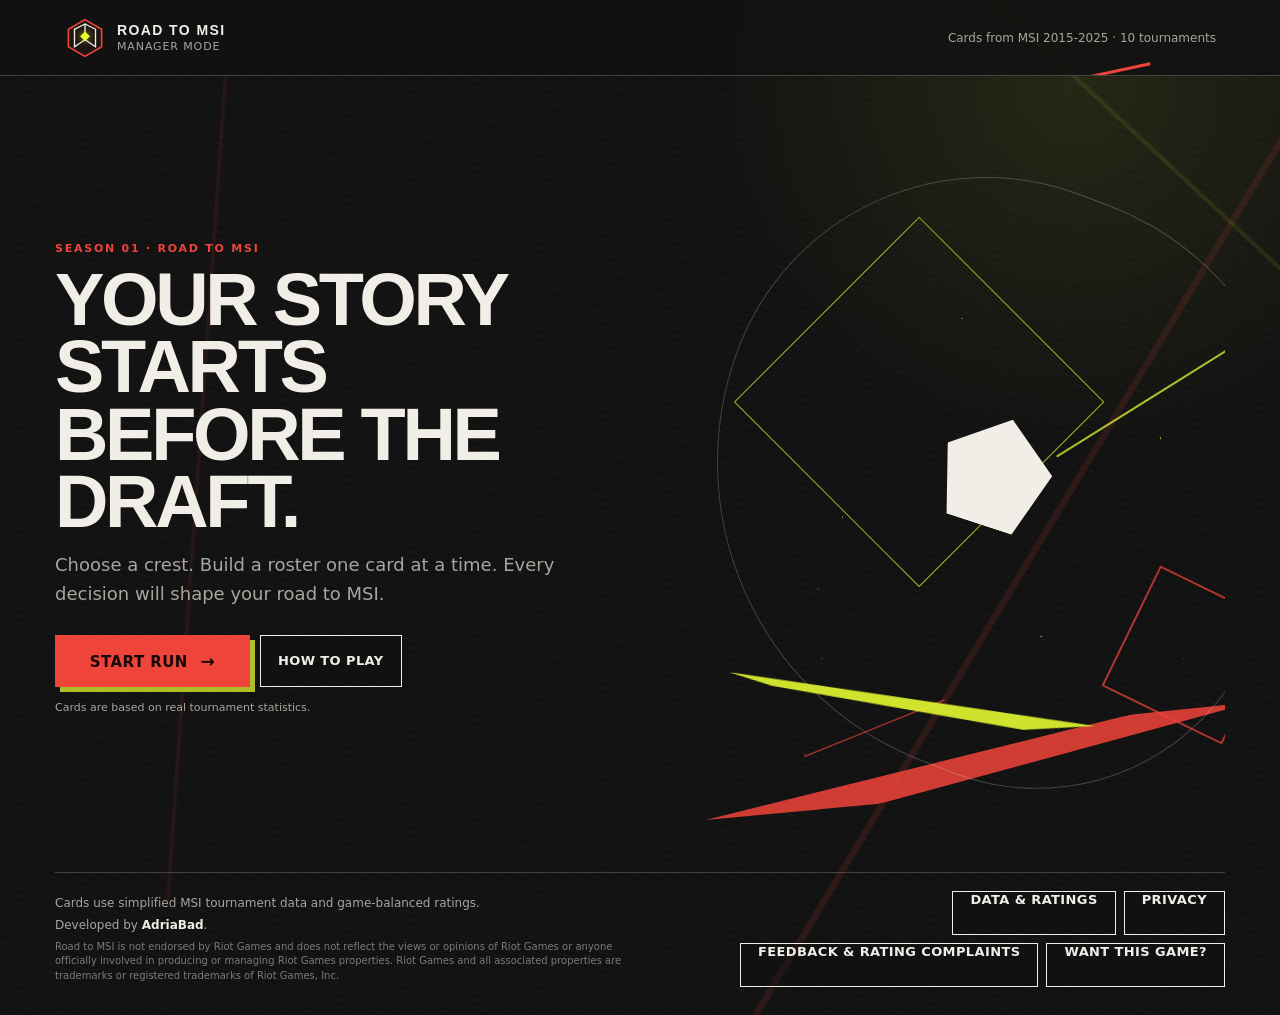
==== commit 81ddbd35: "Fix tournament bracket and champion art" ====
--- a/index.html
+++ b/index.html
@@ -5,7 +5,10 @@
     <meta name="viewport" content="width=device-width, initial-scale=1">
     <meta name="theme-color" content="#090e1b">
     <title>Road to MSI</title>
-    <link rel="stylesheet" href="styles.css?v=25">
+    <link rel="stylesheet" href="styles.css?v=29">
+    <!-- Cloudflare Web Analytics -->
+    <script defer src="https://static.cloudflareinsights.com/beacon.min.js" data-cf-beacon='{"token":"1d2fa0e4ed1d4e73a9a6348299b69774"}'></script>
+    <!-- End Cloudflare Web Analytics -->
   </head>
   <body>
     <header class="site-header">
@@ -47,21 +50,21 @@
             <article><span>01</span><div><strong>Choose a crest</strong><p>Your identity supplies an opening team bonus.</p></div></article>
             <article><span>02</span><div><strong>Build the roster</strong><p>Five player packs appear. Pick one card, then assign their role - off-role is possible, but risky.</p></div></article>
             <article><span>03</span><div><strong>Lock tournament picks</strong><p>Choose five champions and assign one to each player. Those picks stay locked for the full run.</p></div></article>
-            <article><span>04</span><div><strong>Play out the match</strong><p>Draft power, player synergy and chemistry shape the simulation.</p></div></article>
+            <article><span>04</span><div><strong>Play out the match</strong><p>Team Power shapes the simulation from roster build to Nexus.</p></div></article>
             <article><span>05</span><div><strong>Survive the bracket</strong><p>One loss sends you to Lower Bracket. A second loss ends the run; win the final to claim MSI.</p></div></article>
           </div>
           <section class="tutorial-scoring" aria-labelledby="tutorial-scoring-title">
             <p class="eyebrow">TEAM SCORE · QUICK REFERENCE</p>
             <h3 id="tutorial-scoring-title">What makes a strong team.</h3>
-            <div class="score-formula"><span>50% PLAYER</span><b>+</b><span>30% CHAMPION</span><b>+</b><span>20% SYNERGY</span></div>
+            <div class="score-formula"><span>50% PLAYER</span><b>+</b><span>30% CHAMPION</span><b>+</b><span>20% FIT</span></div>
             <div class="tutorial-score-grid">
               <article><strong>Player OVR</strong><p>Win rate, KDA, kill participation, damage, champion pool and match experience.</p></article>
-              <article><strong>Role fit</strong><p>Off-role costs player power. A champion naturally played in that position adds <b>+2 chemistry</b>.</p></article>
-              <article><strong>Team links</strong><p>Same historical team, shared regions, natural roles and crest connections all raise chemistry.</p></article>
+              <article><strong>Role fit</strong><p>Off-role costs Team Power. Natural champion picks raise the same global rating.</p></article>
+              <article><strong>Team links</strong><p>Same historical team, shared regions, natural roles and crest connections all raise Team Power.</p></article>
             </div>
             <div class="region-rules">
               <strong>REGION MIX</strong>
-              <span class="is-positive">Shared region · +1 chemistry per teammate</span>
+              <span class="is-positive">Shared region · Team Power boost</span>
               <span class="is-positive">5 different regions · +15 Global lineup</span>
               <span class="is-negative">4 from one region · -7 Limited international mix</span>
               <span class="is-negative">5 from one region · -12 No international mix</span>
@@ -134,7 +137,7 @@
             <h1 id="review-title">Your team is ready.</h1>
             <p id="review-subtitle">This roster will carry your crest to MSI.</p>
           </div>
-          <div class="chemistry-summary"><span>CHEMISTRY</span><strong id="review-chemistry">--</strong><small id="review-chemistry-label">BUILDING</small></div>
+          <div class="team-power-summary"><span>TEAM POWER</span><strong id="review-team-power">--</strong><small id="review-team-power-label">BUILDING</small></div>
         </div>
         <div id="review-team" class="review-team" aria-label="Roster summary"></div>
         <div class="review-footer">
@@ -258,7 +261,7 @@
         </div>
 
         <section class="run-metrics" aria-label="Run statistics">
-          <div><span>CHEMISTRY</span><strong id="run-chemistry">--</strong></div>
+          <div><span>TEAM POWER</span><strong id="run-team-power">--</strong></div>
           <div><span>WINS</span><strong id="run-wins">0</strong></div>
           <div><span>RUN STAR</span><strong id="run-mvp">--</strong></div>
           <div><span>LAST RIVAL</span><strong id="run-last-rival">--</strong></div>
@@ -289,14 +292,15 @@
       <div class="footer-copy">
         <span>Cards use simplified MSI tournament data and game-balanced ratings.</span>
         <span>Developed by <a href="https://www.linkedin.com/in/adriaabadjuarez/" target="_blank" rel="noopener">AdriaBad</a>.</span>
+        <span class="riot-disclaimer">Road to MSI is not endorsed by Riot Games and does not reflect the views or opinions of Riot Games or anyone officially involved in producing or managing Riot Games properties. Riot Games and all associated properties are trademarks or registered trademarks of Riot Games, Inc.</span>
       </div>
       <nav class="footer-links" aria-label="Footer links">
         <a class="secondary-button footer-data-link" href="data.html">Data & ratings</a>
         <a class="secondary-button footer-data-link" href="privacy.html">Privacy</a>
-        <a class="secondary-button footer-data-link" href="https://discord.gg/gjJNmkkz" target="_blank" rel="noopener">Feedback & rating complaints</a>
-        <a class="secondary-button footer-data-link" href="https://discord.gg/gjJNmkkz" target="_blank" rel="noopener">Want this game?</a>
+        <a class="secondary-button footer-data-link" href="https://discord.gg/f25UJ8yR" target="_blank" rel="noopener">Feedback & rating complaints</a>
+        <a class="secondary-button footer-data-link" href="https://discord.gg/f25UJ8yR" target="_blank" rel="noopener">Want this game?</a>
       </nav>
     </footer>
-    <script src="app.js?v=22"></script>
+    <script src="app.js?v=24"></script>
   </body>
 </html>
--- a/styles.css
+++ b/styles.css
@@ -56,6 +56,7 @@
 .footer-copy { display: grid; gap: 5px; min-width: 0; line-height: 1.45; }
 .footer-copy a { color: var(--ink); font-weight: 850; text-decoration: none; }
 .footer-copy a:hover { color: var(--cyan); }
+.riot-disclaimer { max-width: 800px; color: #7e7b75; font-size: 10px; line-height: 1.45; }
 .footer-links { display: flex; flex-wrap: wrap; justify-content: flex-end; gap: 8px; }
 .footer-data-link { min-height: 34px; padding-inline: 13px; font-size: 10px; text-decoration: none; }
 .screen[hidden] { display: none; }
@@ -202,10 +203,10 @@
 .review-emblem.wildcard { border-color: var(--gold); color: var(--gold); }
 .review-hero h1 { margin-bottom: 7px; font-size: clamp(36px, 4.5vw, 60px); }
 .review-hero p:not(.eyebrow) { margin-bottom: 0; color: var(--muted); font-size: 14px; }
-.chemistry-summary { display: grid; justify-items: end; }
-.chemistry-summary span, .chemistry-summary small { color: var(--muted); font-size: 10px; font-weight: 850; letter-spacing: .1em; }
-.chemistry-summary strong { color: var(--green); font-size: 48px; line-height: .9; letter-spacing: -.06em; }
-.chemistry-summary small { margin-top: 7px; color: var(--green); }
+.team-power-summary { display: grid; justify-items: end; }
+.team-power-summary span, .team-power-summary small { color: var(--muted); font-size: 10px; font-weight: 850; letter-spacing: .1em; }
+.team-power-summary strong { color: var(--green); font-size: 48px; line-height: .9; letter-spacing: -.06em; }
+.team-power-summary small { margin-top: 7px; color: var(--green); }
 .review-team { display: grid; grid-template-columns: repeat(5, minmax(0, 1fr)); gap: 10px; }
 .review-player { width: 100%; min-height: 228px; display: grid; align-content: start; padding: 15px; border: 1px solid rgba(94,211,154,.46); border-radius: 10px; color: var(--ink); background: linear-gradient(135deg, rgba(24, 62, 61, .72), rgba(15, 29, 47, .96)); text-align: left; }
 .review-player.is-offrole { border-color: rgba(241,189,94,.72); background: linear-gradient(135deg, rgba(75, 56, 26, .64), rgba(28, 31, 45, .95)); }
@@ -528,6 +529,20 @@
 .lineup-row { border-color: rgba(234,255,50,.25); }
 .lineup-row.is-rival { border-color: rgba(239,68,58,.25); }
 
+.champion-card, .pick-assignment-slot, .review-player, .lineup-row, .run-roster-card { position: relative; overflow: hidden; }
+.has-champion-art::before, .has-champion-art::after { content: ""; position: absolute; pointer-events: none; }
+.has-champion-art::before { z-index: 0; top: 0; right: -8%; bottom: 0; width: 76%; background: var(--champion-art) 56% center / cover no-repeat; opacity: .43; filter: saturate(1.12) contrast(1.06); transform-origin: center; }
+.has-champion-art::after { z-index: 0; inset: 0; background: linear-gradient(90deg, rgba(16,16,16,.98) 0%, rgba(16,16,16,.86) 46%, rgba(16,16,16,.42) 72%, rgba(16,16,16,.14) 100%); }
+.has-champion-art > * { position: relative; z-index: 1; }
+.champion-card.has-champion-art::before { right: -10%; width: 86%; opacity: .46; }
+.champion-card.has-champion-art::after { background: linear-gradient(90deg, rgba(16,16,16,.98) 0%, rgba(16,16,16,.82) 48%, rgba(16,16,16,.3) 100%); }
+.champion-card.is-selected.has-champion-art::before { opacity: .68; filter: saturate(1.24) contrast(1.09); }
+.pick-assignment-slot.has-champion-art::before, .lineup-row.has-champion-art::before, .run-roster-card.has-champion-art::before { right: -10%; width: 82%; opacity: .38; }
+.review-player.has-champion-art::before { right: -2%; width: 96%; background-position: 50% center; opacity: .42; }
+.pick-assignment.has-selected-champion-art::before { z-index: 2; }
+.pick-assignment.has-selected-champion-art::after { content: ""; position: absolute; z-index: 0; top: 0; right: 0; bottom: 0; width: min(58%, 460px); background: var(--selected-champion-art) center / cover no-repeat; opacity: .34; filter: blur(3px) saturate(1.12) contrast(1.03); transform: scale(1.035); transform-origin: center; pointer-events: none; -webkit-mask-image: linear-gradient(90deg, transparent 0%, rgba(0,0,0,.18) 18%, rgba(0,0,0,.78) 36%, #000 58%); mask-image: linear-gradient(90deg, transparent 0%, rgba(0,0,0,.18) 18%, rgba(0,0,0,.78) 36%, #000 58%); }
+.pick-assignment.has-selected-champion-art > * { position: relative; z-index: 1; }
+
 .simulation-power > div, .simulation-livebar > div, .advantage-track, .simulation-event, .run-metrics > div, .run-roster-card, .run-history-row { border-radius: 0; background: rgba(22,22,22,.88); }
 .simulation-power strong, .match-phase strong, .simulation-event b, .run-metrics strong { color: var(--cyan); }
 .simulation-power > div:last-child strong, .simulation-event.is-rival b, .run-history-row.is-loss b { color: var(--red); }
@@ -669,7 +684,7 @@
   .role-placement { grid-template-columns: repeat(5, minmax(115px, 1fr)); overflow-x: auto; padding-bottom: 5px; }
   .review-hero { grid-template-columns: 70px 1fr; }
   .review-emblem { width: 65px; height: 65px; font-size: 16px; }
-  .chemistry-summary { grid-column: 1 / -1; justify-items: start; }
+  .team-power-summary { grid-column: 1 / -1; justify-items: start; }
   .review-team { grid-template-columns: repeat(2, minmax(0, 1fr)); }
   .review-footer { align-items: start; flex-direction: column; }
   .tournament-heading { align-items: start; flex-direction: column; }
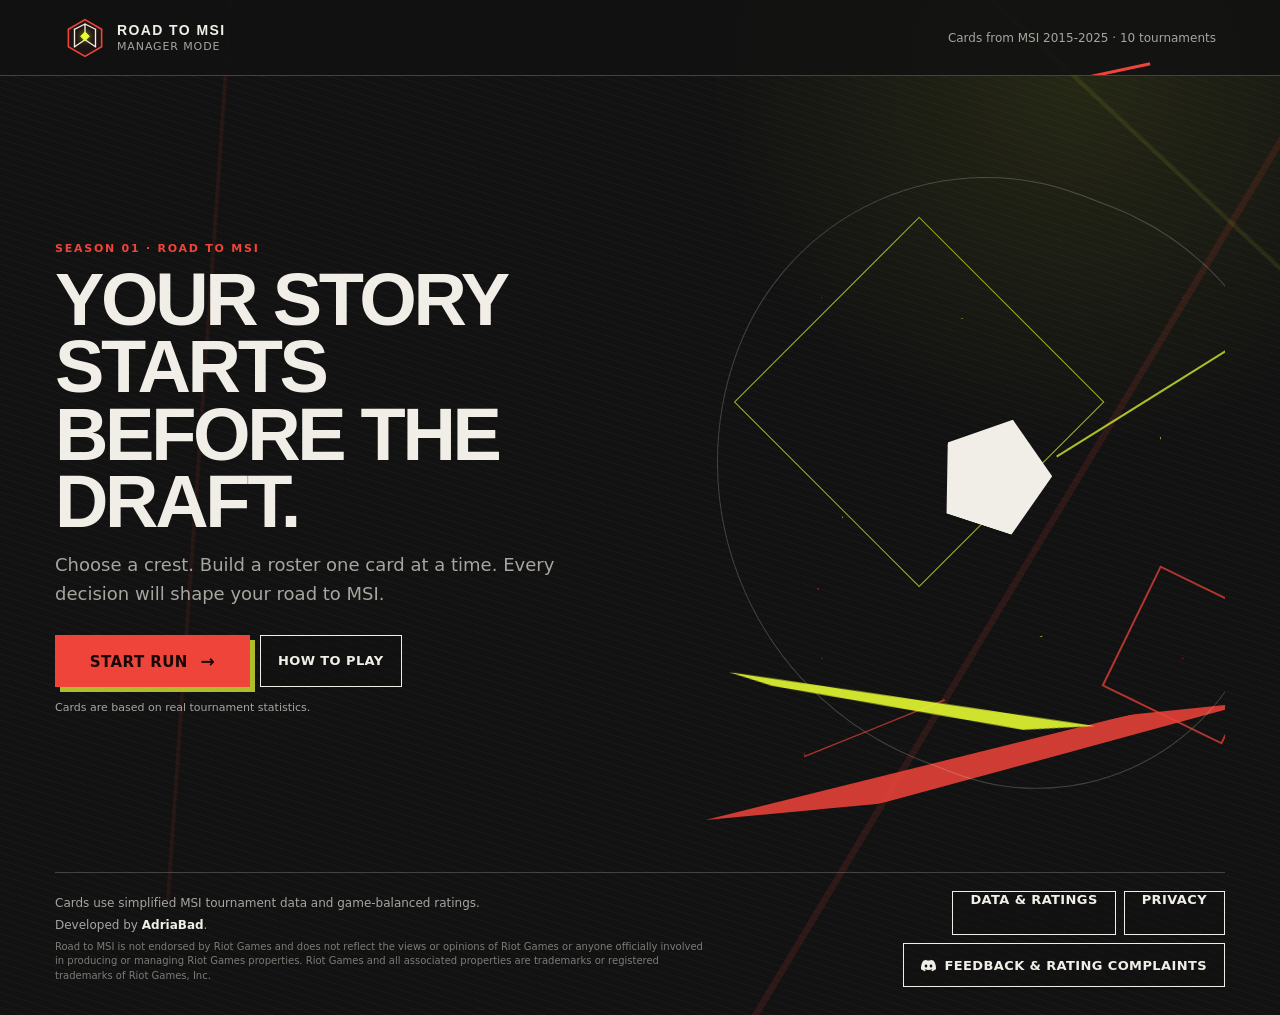
==== commit 0977ff63: "Improve sharing and tournament UI" ====
--- a/index.html
+++ b/index.html
@@ -5,7 +5,7 @@
     <meta name="viewport" content="width=device-width, initial-scale=1">
     <meta name="theme-color" content="#090e1b">
     <title>Road to MSI</title>
-    <link rel="stylesheet" href="styles.css?v=29">
+    <link rel="stylesheet" href="styles.css?v=30">
     <!-- Cloudflare Web Analytics -->
     <script defer src="https://static.cloudflareinsights.com/beacon.min.js" data-cf-beacon='{"token":"1d2fa0e4ed1d4e73a9a6348299b69774"}'></script>
     <!-- End Cloudflare Web Analytics -->
@@ -283,7 +283,7 @@
         </section>
 
         <div class="run-summary-actions">
-          <button id="share-run" class="secondary-button" type="button">Share result</button>
+          <button id="share-run" class="secondary-button" type="button">Share image</button>
           <button id="new-run" class="primary-button" type="button">Start a new run <span>→</span></button>
         </div>
       </section>
@@ -297,10 +297,9 @@
       <nav class="footer-links" aria-label="Footer links">
         <a class="secondary-button footer-data-link" href="data.html">Data & ratings</a>
         <a class="secondary-button footer-data-link" href="privacy.html">Privacy</a>
-        <a class="secondary-button footer-data-link" href="https://discord.gg/f25UJ8yR" target="_blank" rel="noopener">Feedback & rating complaints</a>
-        <a class="secondary-button footer-data-link" href="https://discord.gg/f25UJ8yR" target="_blank" rel="noopener">Want this game?</a>
+        <a class="secondary-button footer-data-link discord-link" href="https://discord.gg/f25UJ8yR" target="_blank" rel="noopener"><svg class="discord-icon" viewBox="0 0 24 24" aria-hidden="true" focusable="false"><path fill="currentColor" d="M20.32 4.37A19.8 19.8 0 0 0 15.36 2.8a.08.08 0 0 0-.08.04c-.21.37-.44.86-.61 1.24a18.27 18.27 0 0 0-5.48 0 12.6 12.6 0 0 0-.62-1.24.08.08 0 0 0-.08-.04A19.7 19.7 0 0 0 3.68 4.37a.07.07 0 0 0-.03.03C.53 9.05-.32 13.58.1 18.06c0 .02.01.04.03.06a19.9 19.9 0 0 0 5.99 3.03.08.08 0 0 0 .09-.03c.46-.63.87-1.3 1.22-1.99a.08.08 0 0 0-.04-.11 13.1 13.1 0 0 1-1.87-.89.08.08 0 0 1-.01-.13c.13-.09.25-.19.37-.29a.07.07 0 0 1 .08-.01c3.93 1.79 8.18 1.79 12.06 0a.07.07 0 0 1 .08.01c.12.1.25.2.37.29a.08.08 0 0 1-.01.13 12.3 12.3 0 0 1-1.87.89.08.08 0 0 0-.04.11c.36.7.77 1.36 1.23 1.99a.08.08 0 0 0 .08.03 19.84 19.84 0 0 0 6-3.03.08.08 0 0 0 .03-.05c.5-5.18-.84-9.67-3.55-13.66a.06.06 0 0 0-.03-.04ZM8.02 15.33c-1.18 0-2.16-1.08-2.16-2.42 0-1.33.96-2.42 2.16-2.42 1.21 0 2.18 1.1 2.16 2.42 0 1.34-.96 2.42-2.16 2.42Zm7.98 0c-1.18 0-2.16-1.08-2.16-2.42 0-1.33.96-2.42 2.16-2.42 1.21 0 2.18 1.1 2.16 2.42 0 1.34-.95 2.42-2.16 2.42Z"/></svg><span>Feedback & rating complaints</span></a>
       </nav>
     </footer>
-    <script src="app.js?v=24"></script>
+    <script src="app.js?v=25"></script>
   </body>
 </html>
--- a/styles.css
+++ b/styles.css
@@ -59,6 +59,8 @@
 .riot-disclaimer { max-width: 800px; color: #7e7b75; font-size: 10px; line-height: 1.45; }
 .footer-links { display: flex; flex-wrap: wrap; justify-content: flex-end; gap: 8px; }
 .footer-data-link { min-height: 34px; padding-inline: 13px; font-size: 10px; text-decoration: none; }
+.discord-link { display: inline-flex; align-items: center; justify-content: center; gap: 8px; }
+.discord-icon { width: 15px; height: 15px; flex: 0 0 auto; }
 .screen[hidden] { display: none; }
 .eyebrow { margin: 0 0 11px; color: var(--red); font-size: 11px; font-weight: 900; letter-spacing: .16em; }
 h1, h2, h3, p { margin-top: 0; }
@@ -352,14 +354,16 @@
 .simulation-livebar span { display: block; color: var(--muted); font-size: 9px; font-weight: 900; letter-spacing: .12em; }
 .simulation-livebar strong { display: block; margin-top: 5px; overflow: hidden; color: var(--ink); font-family: Impact, "Arial Black", sans-serif; font-size: 34px; line-height: .95; letter-spacing: 0; text-overflow: ellipsis; white-space: nowrap; }
 .match-phase strong { color: var(--cyan); }
-.simulation-result-banner { position: relative; display: grid; gap: 1px; margin-top: 14px; padding: 20px; overflow: hidden; border: 2px solid var(--cyan); background: linear-gradient(100deg, rgba(234,255,50,.28), rgba(18,18,18,.95) 45%, rgba(239,68,58,.18)); box-shadow: 7px 7px 0 rgba(239,68,58,.62); }
+.simulation-result-banner { position: relative; display: grid; grid-template-columns: minmax(0, 1fr) auto; align-items: center; gap: 18px; margin-top: 14px; padding: 16px 18px; overflow: hidden; border: 2px solid var(--cyan); background: linear-gradient(100deg, rgba(234,255,50,.28), rgba(18,18,18,.95) 45%, rgba(239,68,58,.18)); box-shadow: 7px 7px 0 rgba(239,68,58,.62); }
 .simulation-result-banner[hidden] { display: none; }
 .simulation-result-banner::after { content: ""; position: absolute; inset: auto -10% 12px 42%; height: 6px; background: var(--red); transform: rotate(-5deg); }
-.simulation-result-banner span { color: var(--red); font-size: 11px; font-weight: 950; letter-spacing: .18em; }
-.simulation-result-banner strong { color: var(--ink); font-family: Impact, "Arial Black", sans-serif; font-size: clamp(48px, 8vw, 96px); line-height: .86; letter-spacing: 0; text-transform: uppercase; }
-.simulation-result-banner small { color: var(--muted); font-size: 11px; font-weight: 850; letter-spacing: .08em; text-transform: uppercase; }
+.result-copy { position: relative; z-index: 1; display: grid; gap: 1px; min-width: 0; }
+.simulation-result-banner .result-copy > span { color: var(--red); font-size: 11px; font-weight: 950; letter-spacing: .18em; }
+.simulation-result-banner .result-copy strong { overflow: hidden; color: var(--ink); font-family: Impact, "Arial Black", sans-serif; font-size: clamp(36px, 6vw, 66px); line-height: .88; letter-spacing: 0; text-overflow: ellipsis; text-transform: uppercase; white-space: nowrap; }
+.simulation-result-banner .result-copy small { color: var(--muted); font-size: 11px; font-weight: 850; letter-spacing: .08em; text-transform: uppercase; }
+.result-continue-button { position: relative; z-index: 1; min-width: 190px; }
 .simulation-result-banner.is-defeat { border-color: var(--red); background: linear-gradient(100deg, rgba(239,68,58,.34), rgba(18,18,18,.96) 50%, rgba(241,238,231,.08)); box-shadow: 7px 7px 0 rgba(234,255,50,.45); }
-.simulation-result-banner.is-defeat span { color: var(--cyan); }
+.simulation-result-banner.is-defeat .result-copy > span { color: var(--cyan); }
 .advantage-track { position: relative; height: 11px; margin: 20px 0; border-radius: 999px; background: linear-gradient(90deg, rgba(233,110,122,.85), #59677d 50%, rgba(94,211,154,.9)); }
 .advantage-track::after { content: ""; position: absolute; left: 50%; top: -4px; height: 19px; border-left: 1px solid rgba(255,255,255,.65); }
 .advantage-track span { position: absolute; top: 50%; left: 50%; width: 18px; height: 18px; border: 3px solid var(--canvas); border-radius: 50%; background: var(--gold); box-shadow: 0 1px 10px rgba(0,0,0,.4); transform: translate(-50%, -50%); transition: left .65s cubic-bezier(.2,.8,.25,1); }
@@ -601,6 +605,12 @@
 .bracket-team small { color: var(--muted); font-size: 9px; font-weight: 750; letter-spacing: .03em; }
 .bracket-team.is-player { color: #16170a; background: var(--cyan); }
 .bracket-team.is-player small { color: #3b3d18; }
+.bracket-board.has-hover-path .bracket-match:not(.is-hover-path) { opacity: .42; filter: saturate(.55); }
+.bracket-match, .bracket-team { transition: opacity .14s ease, filter .14s ease, border-color .14s ease, background .14s ease, box-shadow .14s ease; }
+.bracket-match.is-hover-path { border-color: var(--cyan); background: linear-gradient(90deg, rgba(234,255,50,.16), rgba(24,24,24,.98)); box-shadow: 0 0 0 1px rgba(234,255,50,.22), 4px 4px 0 rgba(239,68,58,.35); }
+.bracket-match.is-hover-path::before { background: var(--cyan); }
+.bracket-team.is-hover-team { color: #16170a; background: var(--cyan); font-weight: 850; }
+.bracket-team.is-hover-team small { color: #3b3d18; }
 .is-placeholder { border-style: dashed; border-color: rgba(241,238,231,.18); background: rgba(255,255,255,.025); }
 .is-placeholder > div { color: #918f89; }
 .grand-final { grid-template-columns: 150px minmax(250px, 1fr) 160px; padding: 17px; border: 2px solid var(--ink); border-radius: 0; background: linear-gradient(90deg, rgba(239,68,58,.35), rgba(20,20,20,.96) 38%, rgba(234,255,50,.22)); }
@@ -624,7 +634,7 @@
   .simulation-event.is-new { animation: event-stack-enter .54s cubic-bezier(.16,.92,.24,1.08) both; }
   .simulation-event.is-new::after { animation: event-stack-flash .72s ease-out both; }
   .simulation-result-banner:not([hidden]) { animation: result-slam .72s cubic-bezier(.15,.95,.2,1.12) both; }
-  .simulation-result-banner:not([hidden]) strong { animation: result-flash 1.15s ease-out .12s both; }
+  .simulation-result-banner:not([hidden]) .result-copy strong { animation: result-flash 1.15s ease-out .12s both; }
   @keyframes screen-enter { from { opacity: 0; transform: translateY(12px); } to { opacity: 1; transform: translateY(0); } }
   @keyframes card-enter { from { opacity: 0; transform: translateY(18px) scale(.985); } to { opacity: 1; transform: translateY(0) scale(1); } }
   @keyframes title-enter { from { opacity: 0; transform: translateY(18px); } to { opacity: 1; transform: translateY(0); } }
@@ -726,7 +736,8 @@
   .simulation-livebar strong { font-size: 30px; }
   .simulation-event { grid-template-columns: 1fr; }
   .simulation-event-side { grid-column: 1; grid-row: auto; }
-  .simulation-result-banner { padding: 17px; }
+  .simulation-result-banner { grid-template-columns: 1fr; padding: 17px; }
+  .result-continue-button { width: 100%; }
   .run-roster { grid-template-columns: 1fr; }
   .run-history-row { grid-template-columns: 24px 1fr 24px; }
   .run-history-row p { grid-column: 2 / 3; grid-row: 2; }
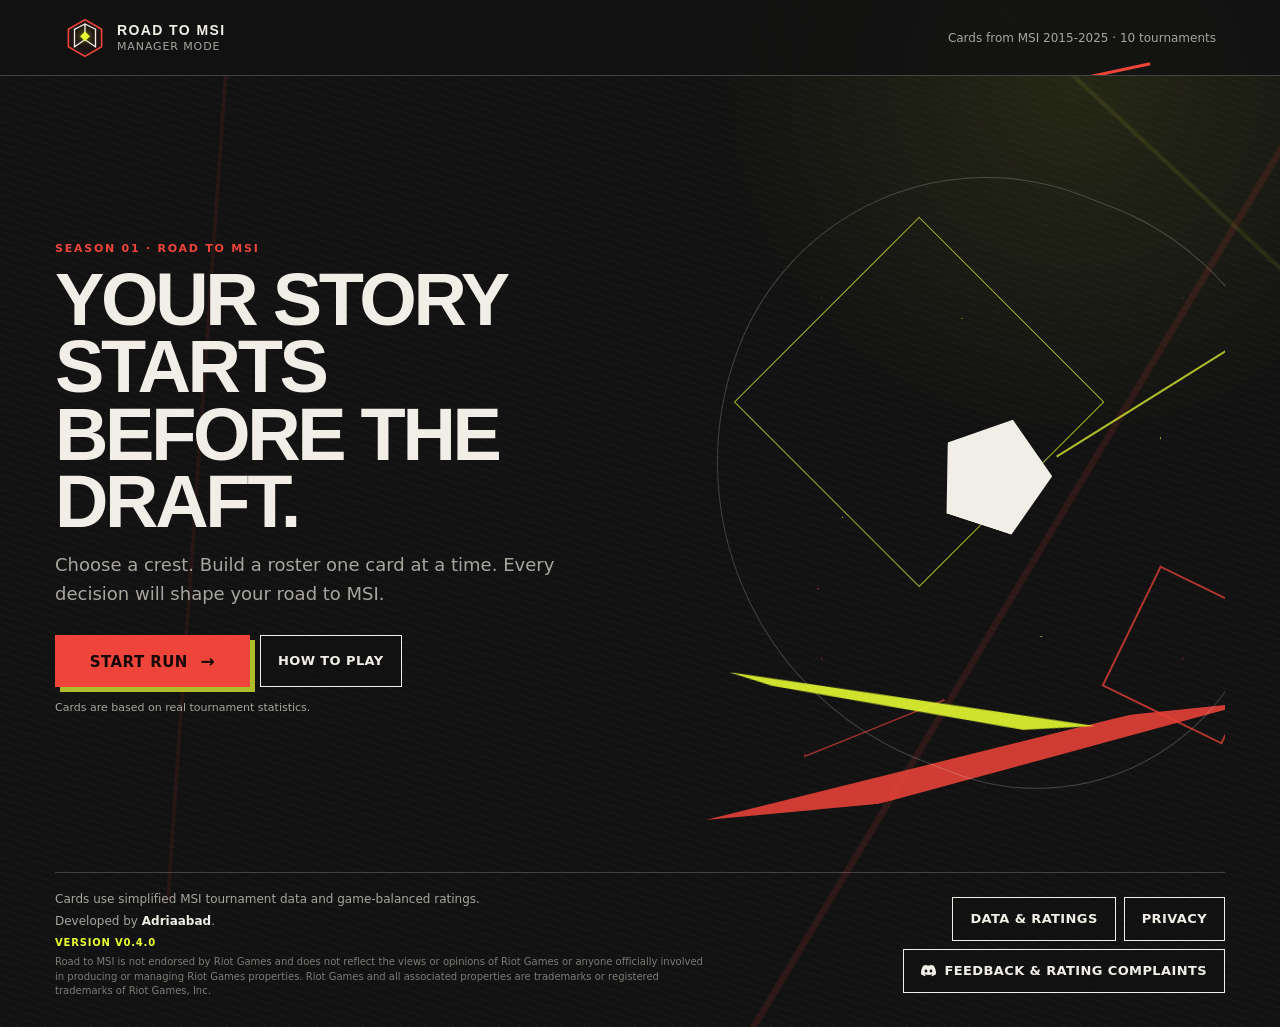
==== commit 73e1da95: "Polish footer and run summary layout" ====
--- a/index.html
+++ b/index.html
@@ -5,7 +5,7 @@
     <meta name="viewport" content="width=device-width, initial-scale=1">
     <meta name="theme-color" content="#090e1b">
     <title>Road to MSI</title>
-    <link rel="stylesheet" href="styles.css?v=30">
+    <link rel="stylesheet" href="styles.css?v=31">
     <!-- Cloudflare Web Analytics -->
     <script defer src="https://static.cloudflareinsights.com/beacon.min.js" data-cf-beacon='{"token":"1d2fa0e4ed1d4e73a9a6348299b69774"}'></script>
     <!-- End Cloudflare Web Analytics -->
@@ -277,21 +277,22 @@
           <div id="run-history" class="run-history"></div>
         </section>
 
+        <div class="run-summary-actions">
+          <button id="share-run" class="secondary-button" type="button">Share image</button>
+          <button id="new-run" class="primary-button" type="button">Start a new run <span>→</span></button>
+        </div>
+
         <section class="run-bracket-section" aria-labelledby="run-bracket-title">
           <div class="section-inline-heading"><div><p class="eyebrow">FINAL BRACKET</p><h2 id="run-bracket-title">The completed road to glory.</h2></div></div>
           <div class="summary-bracket-scroll"><div id="summary-bracket" class="bracket-board" aria-label="Final tournament bracket"></div></div>
         </section>
-
-        <div class="run-summary-actions">
-          <button id="share-run" class="secondary-button" type="button">Share image</button>
-          <button id="new-run" class="primary-button" type="button">Start a new run <span>→</span></button>
-        </div>
       </section>
     </main>
     <footer class="site-footer" aria-label="Site footer">
       <div class="footer-copy">
         <span>Cards use simplified MSI tournament data and game-balanced ratings.</span>
-        <span>Developed by <a href="https://www.linkedin.com/in/adriaabadjuarez/" target="_blank" rel="noopener">AdriaBad</a>.</span>
+        <span>Developed by <a href="https://www.linkedin.com/in/adriaabadjuarez/" target="_blank" rel="noopener">Adriaabad</a>.</span>
+        <span class="site-version">Version v0.4.0</span>
         <span class="riot-disclaimer">Road to MSI is not endorsed by Riot Games and does not reflect the views or opinions of Riot Games or anyone officially involved in producing or managing Riot Games properties. Riot Games and all associated properties are trademarks or registered trademarks of Riot Games, Inc.</span>
       </div>
       <nav class="footer-links" aria-label="Footer links">
@@ -300,6 +301,6 @@
         <a class="secondary-button footer-data-link discord-link" href="https://discord.gg/f25UJ8yR" target="_blank" rel="noopener"><svg class="discord-icon" viewBox="0 0 24 24" aria-hidden="true" focusable="false"><path fill="currentColor" d="M20.32 4.37A19.8 19.8 0 0 0 15.36 2.8a.08.08 0 0 0-.08.04c-.21.37-.44.86-.61 1.24a18.27 18.27 0 0 0-5.48 0 12.6 12.6 0 0 0-.62-1.24.08.08 0 0 0-.08-.04A19.7 19.7 0 0 0 3.68 4.37a.07.07 0 0 0-.03.03C.53 9.05-.32 13.58.1 18.06c0 .02.01.04.03.06a19.9 19.9 0 0 0 5.99 3.03.08.08 0 0 0 .09-.03c.46-.63.87-1.3 1.22-1.99a.08.08 0 0 0-.04-.11 13.1 13.1 0 0 1-1.87-.89.08.08 0 0 1-.01-.13c.13-.09.25-.19.37-.29a.07.07 0 0 1 .08-.01c3.93 1.79 8.18 1.79 12.06 0a.07.07 0 0 1 .08.01c.12.1.25.2.37.29a.08.08 0 0 1-.01.13 12.3 12.3 0 0 1-1.87.89.08.08 0 0 0-.04.11c.36.7.77 1.36 1.23 1.99a.08.08 0 0 0 .08.03 19.84 19.84 0 0 0 6-3.03.08.08 0 0 0 .03-.05c.5-5.18-.84-9.67-3.55-13.66a.06.06 0 0 0-.03-.04ZM8.02 15.33c-1.18 0-2.16-1.08-2.16-2.42 0-1.33.96-2.42 2.16-2.42 1.21 0 2.18 1.1 2.16 2.42 0 1.34-.96 2.42-2.16 2.42Zm7.98 0c-1.18 0-2.16-1.08-2.16-2.42 0-1.33.96-2.42 2.16-2.42 1.21 0 2.18 1.1 2.16 2.42 0 1.34-.95 2.42-2.16 2.42Z"/></svg><span>Feedback & rating complaints</span></a>
       </nav>
     </footer>
-    <script src="app.js?v=25"></script>
+    <script src="app.js?v=26"></script>
   </body>
 </html>
--- a/styles.css
+++ b/styles.css
@@ -58,9 +58,10 @@
 .footer-copy a:hover { color: var(--cyan); }
 .riot-disclaimer { max-width: 800px; color: #7e7b75; font-size: 10px; line-height: 1.45; }
 .footer-links { display: flex; flex-wrap: wrap; justify-content: flex-end; gap: 8px; }
-.footer-data-link { min-height: 34px; padding-inline: 13px; font-size: 10px; text-decoration: none; }
+.footer-data-link { display: inline-flex; align-items: center; justify-content: center; gap: 8px; min-height: 34px; padding-inline: 13px; font-size: 10px; text-align: center; text-decoration: none; }
 .discord-link { display: inline-flex; align-items: center; justify-content: center; gap: 8px; }
 .discord-icon { width: 15px; height: 15px; flex: 0 0 auto; }
+.site-version { color: var(--cyan); font-size: 10px; font-weight: 850; letter-spacing: .08em; text-transform: uppercase; }
 .screen[hidden] { display: none; }
 .eyebrow { margin: 0 0 11px; color: var(--red); font-size: 11px; font-weight: 900; letter-spacing: .16em; }
 h1, h2, h3, p { margin-top: 0; }
@@ -605,12 +606,12 @@
 .bracket-team small { color: var(--muted); font-size: 9px; font-weight: 750; letter-spacing: .03em; }
 .bracket-team.is-player { color: #16170a; background: var(--cyan); }
 .bracket-team.is-player small { color: #3b3d18; }
-.bracket-board.has-hover-path .bracket-match:not(.is-hover-path) { opacity: .42; filter: saturate(.55); }
+.bracket-board.has-hover-path .bracket-match:not(.is-hover-path) { opacity: .72; filter: saturate(.78); }
 .bracket-match, .bracket-team { transition: opacity .14s ease, filter .14s ease, border-color .14s ease, background .14s ease, box-shadow .14s ease; }
-.bracket-match.is-hover-path { border-color: var(--cyan); background: linear-gradient(90deg, rgba(234,255,50,.16), rgba(24,24,24,.98)); box-shadow: 0 0 0 1px rgba(234,255,50,.22), 4px 4px 0 rgba(239,68,58,.35); }
-.bracket-match.is-hover-path::before { background: var(--cyan); }
-.bracket-team.is-hover-team { color: #16170a; background: var(--cyan); font-weight: 850; }
-.bracket-team.is-hover-team small { color: #3b3d18; }
+.bracket-match.is-hover-path { border-color: rgba(234,255,50,.52); background: linear-gradient(90deg, rgba(234,255,50,.075), rgba(24,24,24,.98)); box-shadow: inset 0 0 0 1px rgba(234,255,50,.08); }
+.bracket-match.is-hover-path::before { background: rgba(234,255,50,.72); }
+.bracket-team.is-hover-team { color: var(--ink); background: rgba(234,255,50,.13); font-weight: 850; }
+.bracket-team.is-hover-team small { color: #aaa79f; }
 .is-placeholder { border-style: dashed; border-color: rgba(241,238,231,.18); background: rgba(255,255,255,.025); }
 .is-placeholder > div { color: #918f89; }
 .grand-final { grid-template-columns: 150px minmax(250px, 1fr) 160px; padding: 17px; border: 2px solid var(--ink); border-radius: 0; background: linear-gradient(90deg, rgba(239,68,58,.35), rgba(20,20,20,.96) 38%, rgba(234,255,50,.22)); }
